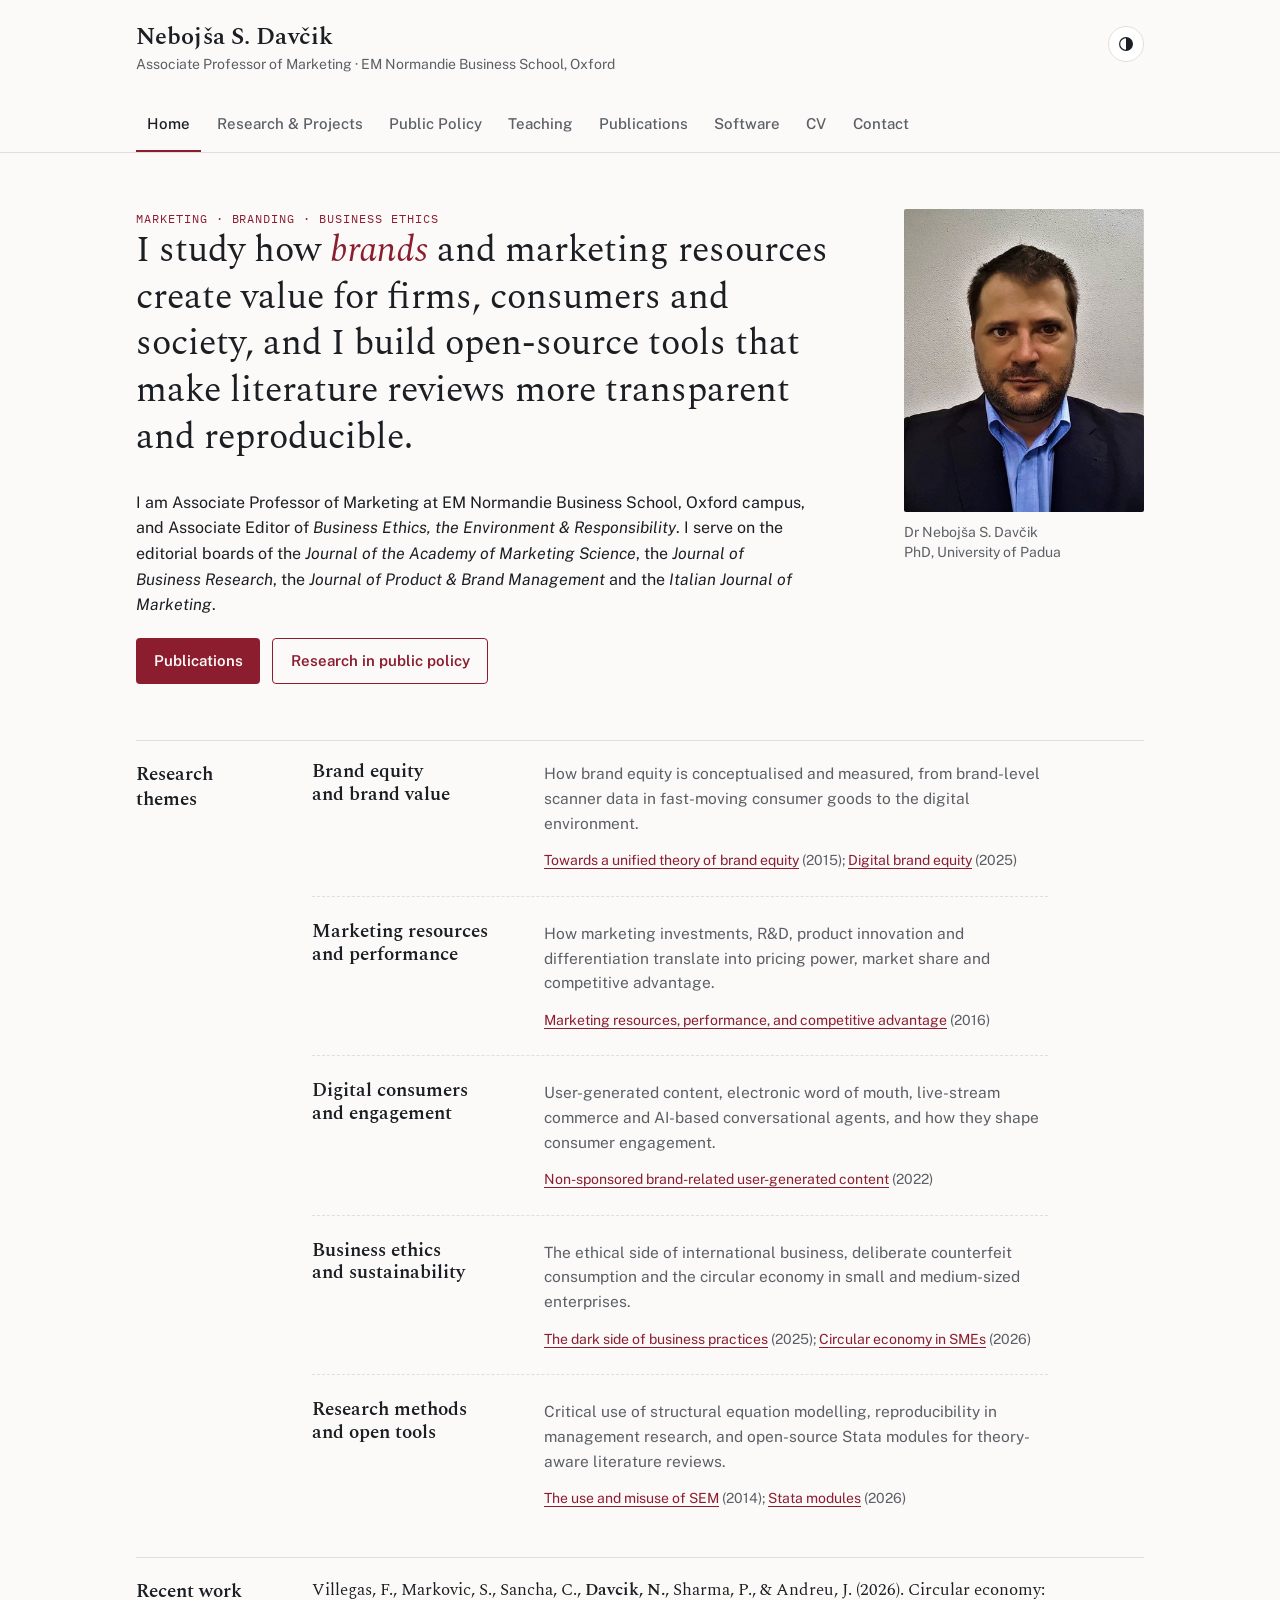
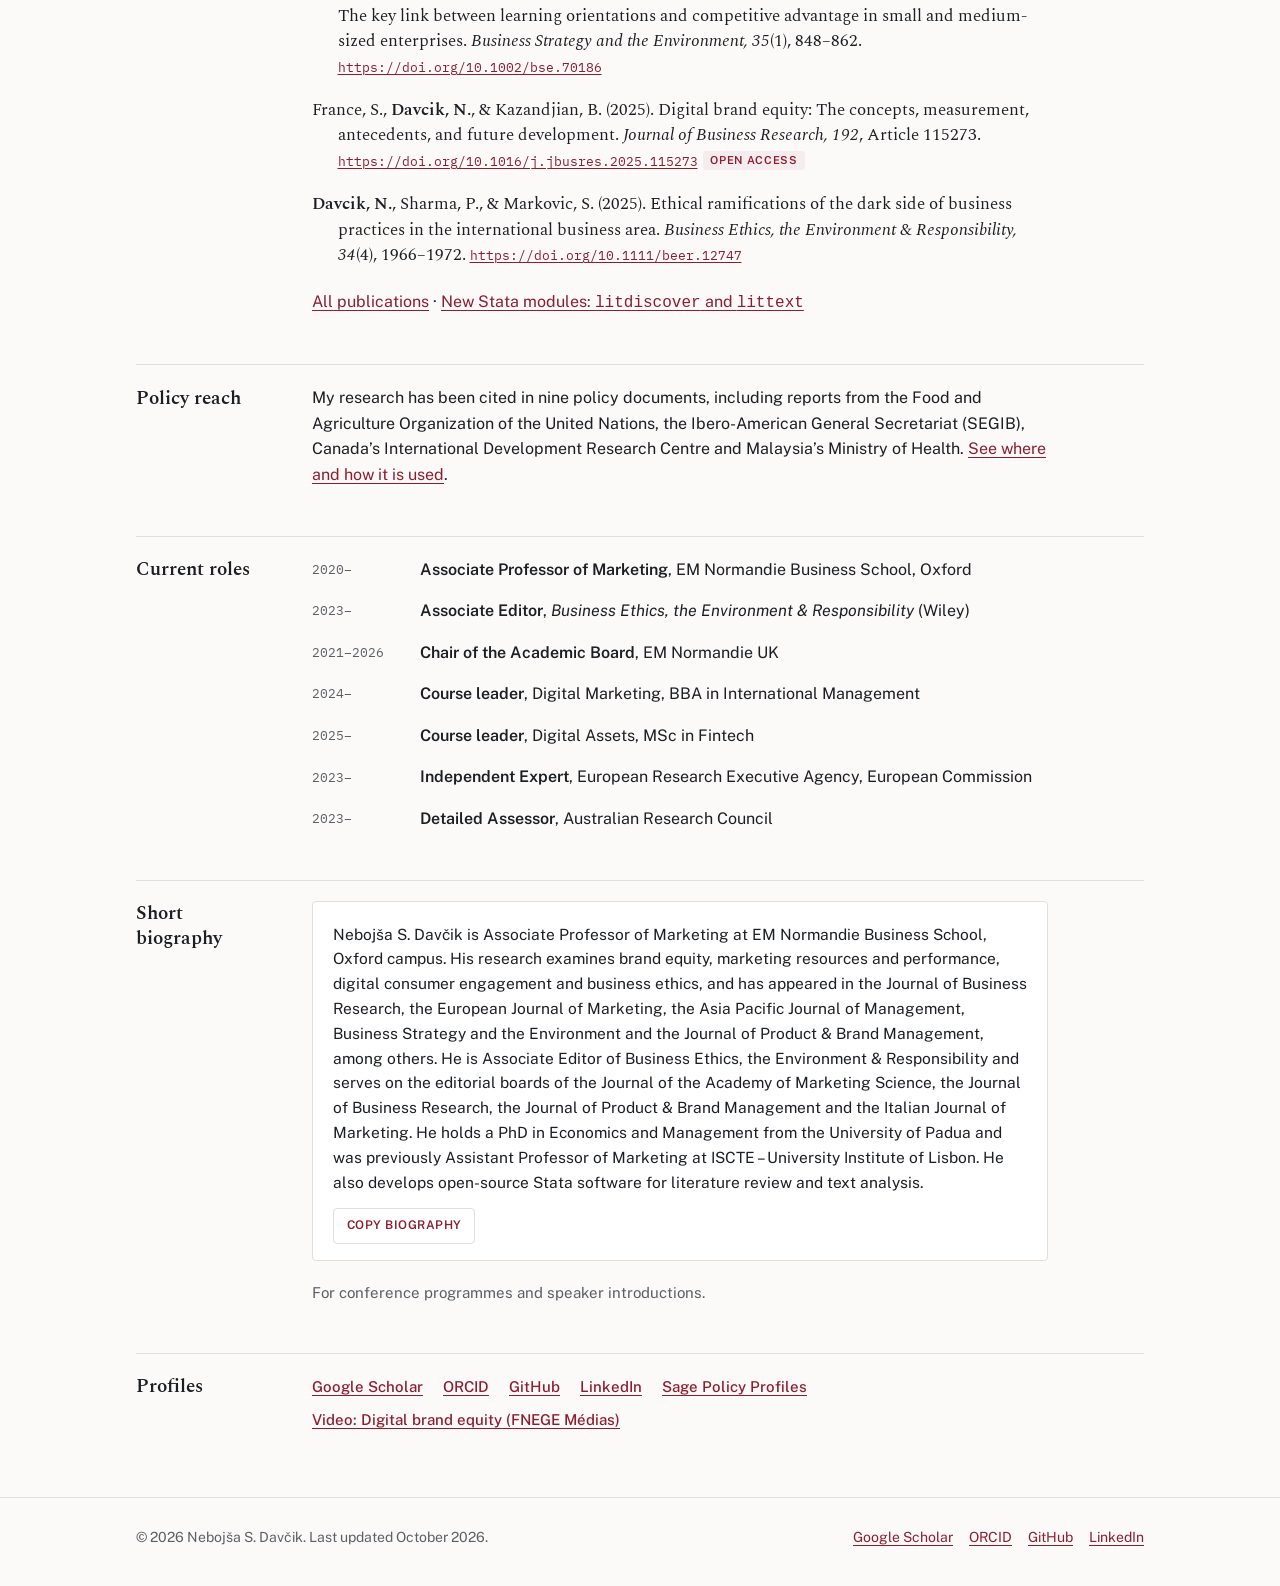
==== index.html @ f1a1d500 "Add files via upload" ====
<!doctype html>
<html lang="en-GB">
<head>
  <meta charset="utf-8">
  <meta name="viewport" content="width=device-width, initial-scale=1, viewport-fit=cover">
  <title>Nebojša S. Davčik</title>
  <meta name="description" content="Nebojša S. Davčik is Associate Professor of Marketing at EM Normandie Business School, Oxford, researching brand equity, digital marketing and business ethics.">
  <meta name="author" content="Nebojša S. Davčik">
  <link rel="canonical" href="https://davcik.github.io/">
  <meta property="og:type" content="profile">
  <meta property="og:title" content="Nebojša S. Davčik">
  <meta property="og:description" content="Nebojša S. Davčik is Associate Professor of Marketing at EM Normandie Business School, Oxford, researching brand equity, digital marketing and business ethics.">
  <meta property="og:url" content="https://davcik.github.io/">
  <meta property="og:image" content="https://davcik.github.io/assets/img/davcik-og.jpg">
  <meta name="twitter:card" content="summary">
  <meta name="color-scheme" content="light dark">
  <link rel="preload" href="assets/fonts/spectral-latin-600-normal.woff2" as="font" type="font/woff2" crossorigin>
  <link rel="stylesheet" href="assets/style.css">
  <link rel="icon" href="assets/favicon.svg" type="image/svg+xml">
  <script>try{var t=localStorage.getItem("theme");if(t==="light"||t==="dark")document.documentElement.setAttribute("data-theme",t)}catch(e){}</script>
  <script type="application/ld+json">
{
  "@context": "https://schema.org",
  "@type": "Person",
  "name": "Nebojša S. Davčik",
  "alternateName": [
    "Nebojsa Davcik",
    "Nebojsa S. Davcik"
  ],
  "honorificPrefix": "Dr",
  "jobTitle": "Associate Professor of Marketing",
  "worksFor": {
    "@type": "CollegeOrUniversity",
    "name": "EM Normandie Business School",
    "address": {
      "@type": "PostalAddress",
      "addressLocality": "Oxford",
      "addressCountry": "GB"
    }
  },
  "alumniOf": {
    "@type": "CollegeOrUniversity",
    "name": "Università degli Studi di Padova"
  },
  "url": "https://davcik.github.io/",
  "image": "https://davcik.github.io/assets/img/davcik-og.jpg",
  "identifier": {
    "@type": "PropertyValue",
    "propertyID": "ORCID",
    "value": "0000-0003-1041-8788"
  },
  "sameAs": [
    "https://orcid.org/0000-0003-1041-8788",
    "https://scholar.google.com/citations?user=_TyiCq4AAAAJ",
    "https://github.com/Davcik",
    "https://www.linkedin.com/in/davcik/"
  ],
  "knowsAbout": [
    "Brand equity",
    "Branding",
    "Digital marketing",
    "Business ethics",
    "Marketing strategy",
    "Structural equation modelling"
  ]
}
  </script>
</head>
<body>
  <a class="skip" href="#main">Skip to content</a>
  <header class="masthead">
    <div class="wrap">
      <div class="topline">
        <a class="brand" href="index.html">
          <span class="brand-name">Nebojša S. Davčik</span>
          <span class="brand-role">Associate Professor of Marketing · EM Normandie Business School, Oxford</span>
        </a>
        <button type="button" class="theme-toggle" id="theme-toggle" aria-label="Switch between light and dark appearance" title="Light or dark appearance"><svg viewBox="0 0 24 24" width="18" height="18" aria-hidden="true"><circle cx="12" cy="12" r="8.5" fill="none" stroke="currentColor" stroke-width="1.6"/><path d="M12 3.5a8.5 8.5 0 0 1 0 17z" fill="currentColor"/></svg></button>
      </div>
      <nav class="nav" aria-label="Main">
        <ul>
        <li><a href="index.html" aria-current="page">Home</a></li>
        <li><a href="research.html">Research &amp; Projects</a></li>
        <li><a href="policy.html">Public Policy</a></li>
        <li><a href="teaching.html">Teaching</a></li>
        <li><a href="publications.html">Publications</a></li>
        <li><a href="software.html">Software</a></li>
        <li><a href="cv.html">CV</a></li>
        <li><a href="contact.html">Contact</a></li>
        </ul>
      </nav>
    </div>
  </header>
  <main id="main">
    <div class="wrap">
      <section class="intro" aria-labelledby="intro-title">
        <div>
          <p class="eyebrow">Marketing · Branding · Business ethics</p>
          <h1 id="intro-title" class="statement">I study how <em>brands</em> and marketing resources create value for firms, consumers and society, and I build open-source tools that make literature reviews more transparent and reproducible.</h1>
          <div class="meta">
            <p>I am Associate Professor of Marketing at EM Normandie Business School, Oxford campus, and Associate Editor of <cite>Business Ethics, the Environment &amp; Responsibility</cite>. I serve on the editorial boards of the <cite>Journal of the Academy of Marketing Science</cite>, the <cite>Journal of Business Research</cite>, the <cite>Journal of Product &amp; Brand Management</cite> and the <cite>Italian Journal of Marketing</cite>.</p>
            <div class="actions">
              <a class="button" href="publications.html">Publications</a>
              <a class="button ghost" href="policy.html">Research in public policy</a>
            </div>
          </div>
        </div>
        <div class="portrait-wrap">
          <img class="portrait" src="assets/img/davcik.jpg" width="400" height="506" alt="Portrait of Nebojša Davčik">
          <p class="portrait-caption">Dr Nebojša S. Davčik<br>PhD, University of Padua</p>
        </div>
      </section>
      <div class="ledger">
        <section class="ledger-section">
          <h2>Research themes</h2>
          <div class="content">
            <ul class="themes">
              <li class="theme"><h3>Brand equity and brand value</h3><p>How brand equity is conceptualised and measured, from brand-level scanner data in fast-moving consumer goods to the digital environment.</p><p class="keyref"><a href="https://doi.org/10.1108/JPBM-06-2014-0639">Towards a unified theory of brand equity</a> (2015); <a href="https://doi.org/10.1016/j.jbusres.2025.115273">Digital brand equity</a> (2025)</p></li>
              <li class="theme"><h3>Marketing resources and performance</h3><p>How marketing investments, R&amp;D, product innovation and differentiation translate into pricing power, market share and competitive advantage.</p><p class="keyref"><a href="https://doi.org/10.1016/j.jbusres.2016.04.169">Marketing resources, performance, and competitive advantage</a> (2016)</p></li>
              <li class="theme"><h3>Digital consumers and engagement</h3><p>User-generated content, electronic word of mouth, live-stream commerce and AI-based conversational agents, and how they shape consumer engagement.</p><p class="keyref"><a href="https://doi.org/10.1108/JPBM-06-2020-2971">Non-sponsored brand-related user-generated content</a> (2022)</p></li>
              <li class="theme"><h3>Business ethics and sustainability</h3><p>The ethical side of international business, deliberate counterfeit consumption and the circular economy in small and medium-sized enterprises.</p><p class="keyref"><a href="https://doi.org/10.1111/beer.12747">The dark side of business practices</a> (2025); <a href="https://doi.org/10.1002/bse.70186">Circular economy in SMEs</a> (2026)</p></li>
              <li class="theme"><h3>Research methods and open tools</h3><p>Critical use of structural equation modelling, reproducibility in management research, and open-source Stata modules for theory-aware literature reviews.</p><p class="keyref"><a href="https://doi.org/10.1108/JAMR-07-2013-0043">The use and misuse of SEM</a> (2014); <a href="software.html">Stata modules</a> (2026)</p></li>
            </ul>
          </div>
        </section>
        <section class="ledger-section">
          <h2>Recent work</h2>
          <div class="content">
            <ul class="refs">
                  <li class="ref" data-type="article">Villegas, F., Markovic, S., Sancha, C., <span class="me">Davcik, N.</span>, Sharma, P., &amp; Andreu, J. (2026). Circular economy: The key link between learning orientations and competitive advantage in small and medium-sized enterprises. <cite>Business Strategy and the Environment, 35</cite>(1), 848–862. <a href="https://doi.org/10.1002/bse.70186">https://doi.org/10.1002/bse.70186</a></li>
                  <li class="ref" data-type="article">France, S., <span class="me">Davcik, N.</span>, &amp; Kazandjian, B. (2025). Digital brand equity: The concepts, measurement, antecedents, and future development. <cite>Journal of Business Research, 192</cite>, Article 115273. <a href="https://doi.org/10.1016/j.jbusres.2025.115273">https://doi.org/10.1016/j.jbusres.2025.115273</a><span class="tag">Open access</span></li>
                  <li class="ref" data-type="article"><span class="me">Davcik, N.</span>, Sharma, P., &amp; Markovic, S. (2025). Ethical ramifications of the dark side of business practices in the international business area. <cite>Business Ethics, the Environment &amp; Responsibility, 34</cite>(4), 1966–1972. <a href="https://doi.org/10.1111/beer.12747">https://doi.org/10.1111/beer.12747</a></li>
            </ul>
            <p><a href="publications.html">All publications</a> · <a href="software.html">New Stata modules: <code>litdiscover</code> and <code>littext</code></a></p>
          </div>
        </section>
        <section class="ledger-section">
          <h2>Policy reach</h2>
          <div class="content">
            <p>My research has been cited in nine policy documents, including reports from the Food and Agriculture Organization of the United Nations, the Ibero-American General Secretariat (SEGIB), Canada’s International Development Research Centre and Malaysia’s Ministry of Health. <a href="policy.html">See where and how it is used</a>.</p>
          </div>
        </section>
        <section class="ledger-section">
          <h2>Current roles</h2>
          <div class="content">
            <ul class="entries">
              <li class="entry"><span class="when">2020–</span><div class="what"><strong>Associate Professor of Marketing</strong>, EM Normandie Business School, Oxford</div></li>
              <li class="entry"><span class="when">2023–</span><div class="what"><strong>Associate Editor</strong>, <cite>Business Ethics, the Environment &amp; Responsibility</cite> (Wiley)</div></li>
              <li class="entry"><span class="when">2021–2026</span><div class="what"><strong>Chair of the Academic Board</strong>, EM Normandie UK</div></li>
              <li class="entry"><span class="when">2024–</span><div class="what"><strong>Course leader</strong>, Digital Marketing, BBA in International Management</div></li>
              <li class="entry"><span class="when">2025–</span><div class="what"><strong>Course leader</strong>, Digital Assets, MSc in Fintech</div></li>
              <li class="entry"><span class="when">2023–</span><div class="what"><strong>Independent Expert</strong>, European Research Executive Agency, European Commission</div></li>
              <li class="entry"><span class="when">2023–</span><div class="what"><strong>Detailed Assessor</strong>, Australian Research Council</div></li>
            </ul>
          </div>
        </section>
        <section class="ledger-section">
          <h2>Short biography</h2>
          <div class="content">
            <div class="bio-box" id="bio">
              <p id="bio-text">Nebojša S. Davčik is Associate Professor of Marketing at EM Normandie Business School, Oxford campus. His research examines brand equity, marketing resources and performance, digital consumer engagement and business ethics, and has appeared in the Journal of Business Research, the European Journal of Marketing, the Asia Pacific Journal of Management, Business Strategy and the Environment and the Journal of Product &amp; Brand Management, among others. He is Associate Editor of Business Ethics, the Environment &amp; Responsibility and serves on the editorial boards of the Journal of the Academy of Marketing Science, the Journal of Business Research, the Journal of Product &amp; Brand Management and the Italian Journal of Marketing. He holds a PhD in Economics and Management from the University of Padua and was previously Assistant Professor of Marketing at ISCTE – University Institute of Lisbon. He also develops open-source Stata software for literature review and text analysis.</p>
              <button type="button" class="copy" data-copy="#bio-text">Copy biography</button>
            </div>
            <p class="note">For conference programmes and speaker introductions.</p>
          </div>
        </section>
        <section class="ledger-section">
          <h2>Profiles</h2>
          <div class="content">
            <ul class="profiles">
              <li><a href="https://scholar.google.com/citations?user=_TyiCq4AAAAJ&amp;hl=en">Google Scholar</a></li>
              <li><a href="https://orcid.org/0000-0003-1041-8788">ORCID</a></li>
              <li><a href="https://github.com/Davcik">GitHub</a></li>
              <li><a href="https://www.linkedin.com/in/davcik/">LinkedIn</a></li>
              <li><a href="https://policyprofiles.sagepub.com/profile/11898">Sage Policy Profiles</a></li>
              <li><a href="https://fnege-medias.fr/fnege-video/digital-brand-equity-in-the-digital-age/">Video: Digital brand equity (FNEGE Médias)</a></li>
            </ul>
          </div>
        </section>
      </div>
    </div>
  </main>
  <footer class="site-foot">
    <div class="wrap">
      <p>© 2026 Nebojša S. Davčik. Last updated October 2026.</p>
      <ul>
        <li><a href="https://scholar.google.com/citations?user=_TyiCq4AAAAJ&amp;hl=en">Google Scholar</a></li>
        <li><a href="https://orcid.org/0000-0003-1041-8788">ORCID</a></li>
        <li><a href="https://github.com/Davcik">GitHub</a></li>
        <li><a href="https://www.linkedin.com/in/davcik/">LinkedIn</a></li>
      </ul>
    </div>
  </footer>
  <script src="assets/site.js" defer></script>
</body>
</html>
---- assets/style.css ----
/* Layout concept: a "CV ledger" — a hanging left margin carries years and labels, as in an academic CV; the main column carries the entries. */
:root {
  --paper: #fbfaf9;
  --surface: #ffffff;
  --ink: #1b1e23;
  --muted: #5b5f66;
  --rule: #e2dedc;
  --accent: #8c1d2f;      /* burgundy, taken from the printed CV */
  --accent-tint: #f5ecee;
  --focus: #1d5fd1;

  --display: "Spectral", "Iowan Old Style", "Palatino Linotype", Georgia, serif;
  --body: "Public Sans", "Segoe UI", system-ui, -apple-system, Roboto, Helvetica, Arial, sans-serif;
  --mono: "IBM Plex Mono", ui-monospace, "SFMono-Regular", Consolas, monospace;

  --step--1: 0.875rem;
  --step-0: 1rem;
  --step-1: 1.1875rem;
  --step-2: 1.5rem;
  --step-3: 2.125rem;
  --step-4: clamp(2.25rem, 1.6rem + 2.6vw, 3.5rem);

  --measure: 42rem;
  --wrap: 68rem;
  --ledger: 8.5rem;
  color-scheme: light;
}
@media (prefers-color-scheme: dark) {
  :root:not([data-theme="light"]) {
    --paper: #131416; --surface: #1a1b1e; --ink: #e8e6e4; --muted: #a2a3a8;
    --rule: #2d2f33; --accent: #e3909c; --accent-tint: #2a1c20; --focus: #8ab4ff;
    color-scheme: dark;
  }
}
:root[data-theme="dark"] {
  --paper: #131416; --surface: #1a1b1e; --ink: #e8e6e4; --muted: #a2a3a8;
  --rule: #2d2f33; --accent: #e3909c; --accent-tint: #2a1c20; --focus: #8ab4ff;
  color-scheme: dark;
}

/* Self-hosted fonts (no third-party requests, GDPR-friendly) */
@font-face { font-family: "Spectral"; font-style: normal; font-weight: 400; font-display: swap; src: url("fonts/spectral-latin-400-normal.woff2") format("woff2"); unicode-range: U+0000-00FF,U+0131,U+0152-0153,U+02BB-02BC,U+02C6,U+02DA,U+02DC,U+0304,U+0308,U+0329,U+2000-206F,U+20AC,U+2122,U+2191,U+2193,U+2212,U+2215,U+FEFF,U+FFFD; }
@font-face { font-family: "Spectral"; font-style: normal; font-weight: 400; font-display: swap; src: url("fonts/spectral-latin-ext-400-normal.woff2") format("woff2"); unicode-range: U+0100-02BA,U+02BD-02C5,U+02C7-02CC,U+02CE-02D7,U+02DD-02FF,U+1E00-1E9F,U+2020,U+20A0-20AB,U+20AD-20C0,U+2113,U+2C60-2C7F,U+A720-A7FF; }
@font-face { font-family: "Spectral"; font-style: italic; font-weight: 400; font-display: swap; src: url("fonts/spectral-latin-400-italic.woff2") format("woff2"); unicode-range: U+0000-00FF,U+0131,U+0152-0153,U+02BB-02BC,U+02C6,U+02DA,U+02DC,U+0304,U+0308,U+0329,U+2000-206F,U+20AC,U+2122,U+2191,U+2193,U+2212,U+2215,U+FEFF,U+FFFD; }
@font-face { font-family: "Spectral"; font-style: italic; font-weight: 400; font-display: swap; src: url("fonts/spectral-latin-ext-400-italic.woff2") format("woff2"); unicode-range: U+0100-02BA,U+02BD-02C5,U+02C7-02CC,U+02CE-02D7,U+02DD-02FF,U+1E00-1E9F,U+2020,U+20A0-20AB,U+20AD-20C0,U+2113,U+2C60-2C7F,U+A720-A7FF; }
@font-face { font-family: "Spectral"; font-style: normal; font-weight: 600; font-display: swap; src: url("fonts/spectral-latin-600-normal.woff2") format("woff2"); unicode-range: U+0000-00FF,U+0131,U+0152-0153,U+02BB-02BC,U+02C6,U+02DA,U+02DC,U+0304,U+0308,U+0329,U+2000-206F,U+20AC,U+2122,U+2191,U+2193,U+2212,U+2215,U+FEFF,U+FFFD; }
@font-face { font-family: "Spectral"; font-style: normal; font-weight: 600; font-display: swap; src: url("fonts/spectral-latin-ext-600-normal.woff2") format("woff2"); unicode-range: U+0100-02BA,U+02BD-02C5,U+02C7-02CC,U+02CE-02D7,U+02DD-02FF,U+1E00-1E9F,U+2020,U+20A0-20AB,U+20AD-20C0,U+2113,U+2C60-2C7F,U+A720-A7FF; }
@font-face { font-family: "Public Sans"; font-style: normal; font-weight: 100 900; font-display: swap; src: url("fonts/public-sans-latin-wght-normal.woff2") format("woff2-variations"); unicode-range: U+0000-00FF,U+0131,U+0152-0153,U+02BB-02BC,U+02C6,U+02DA,U+02DC,U+0304,U+0308,U+0329,U+2000-206F,U+20AC,U+2122,U+2191,U+2193,U+2212,U+2215,U+FEFF,U+FFFD; }
@font-face { font-family: "Public Sans"; font-style: normal; font-weight: 100 900; font-display: swap; src: url("fonts/public-sans-latin-ext-wght-normal.woff2") format("woff2-variations"); unicode-range: U+0100-02BA,U+02BD-02C5,U+02C7-02CC,U+02CE-02D7,U+02DD-02FF,U+1E00-1E9F,U+2020,U+20A0-20AB,U+20AD-20C0,U+2113,U+2C60-2C7F,U+A720-A7FF; }
@font-face { font-family: "Public Sans"; font-style: italic; font-weight: 100 900; font-display: swap; src: url("fonts/public-sans-latin-wght-italic.woff2") format("woff2-variations"); unicode-range: U+0000-00FF,U+0131,U+0152-0153,U+02BB-02BC,U+02C6,U+02DA,U+02DC,U+0304,U+0308,U+0329,U+2000-206F,U+20AC,U+2122,U+2191,U+2193,U+2212,U+2215,U+FEFF,U+FFFD; }
@font-face { font-family: "IBM Plex Mono"; font-style: normal; font-weight: 400; font-display: swap; src: url("fonts/ibm-plex-mono-latin-400-normal.woff2") format("woff2"); unicode-range: U+0000-00FF,U+0131,U+0152-0153,U+02BB-02BC,U+02C6,U+02DA,U+02DC,U+0304,U+0308,U+0329,U+2000-206F,U+20AC,U+2122,U+2191,U+2193,U+2212,U+2215,U+FEFF,U+FFFD; }

*, *::before, *::after { box-sizing: border-box; }
html { -webkit-text-size-adjust: 100%; }
body {
  margin: 0;
  background: var(--paper);
  color: var(--ink);
  font-family: var(--body);
  font-size: var(--step-0);
  line-height: 1.6;
  text-rendering: optimizeLegibility;
}
img { max-width: 100%; height: auto; display: block; }
a { color: var(--accent); text-decoration-thickness: 1px; text-underline-offset: 0.18em; }
a:hover { text-decoration-thickness: 2px; }
:focus-visible { outline: 2px solid var(--focus); outline-offset: 3px; border-radius: 2px; }
h1, h2, h3 { font-family: var(--display); font-weight: 600; line-height: 1.2; text-wrap: balance; margin: 0; }
p { margin: 0; }
ul { margin: 0; padding: 0; }
em, cite { font-style: italic; }
cite { font-style: italic; }

.skip { position: absolute; left: -999px; top: 0; background: var(--surface); padding: 0.5rem 1rem; z-index: 10; }
.skip:focus { left: 1rem; }

.wrap { max-width: var(--wrap); margin-inline: auto; padding-inline: clamp(1rem, 4vw, 2.5rem); }

/* Masthead */
.masthead { border-bottom: 1px solid var(--rule); background: var(--paper); }
.masthead .wrap { display: flex; flex-wrap: wrap; align-items: flex-end; justify-content: space-between; gap: 0.75rem 2rem; padding-block: 1.5rem 0; }
.brand { text-decoration: none; color: var(--ink); display: grid; gap: 0.15rem; padding-bottom: 1rem; }
.brand-name { font-family: var(--display); font-size: var(--step-2); font-weight: 600; letter-spacing: 0.005em; line-height: 1.1; }
.brand-role { font-size: var(--step--1); color: var(--muted); }
.nav { min-width: 0; max-width: 100%; overflow-x: auto; scrollbar-width: none; }
.nav::-webkit-scrollbar { display: none; }
.nav ul { list-style: none; display: flex; gap: 0.25rem; white-space: nowrap; }
.nav a {
  display: block; padding: 0.55rem 0.7rem 0.85rem; text-decoration: none; color: var(--muted);
  font-size: 0.9375rem; font-weight: 500; border-bottom: 2px solid transparent;
}
.nav a:hover { color: var(--ink); }
.nav a[aria-current="page"] { color: var(--ink); border-bottom-color: var(--accent); }

main { padding-block: clamp(2rem, 5vw, 3.5rem) 4rem; }

/* Page heading */
.page-head { display: grid; gap: 0.75rem; margin-bottom: 2.75rem; max-width: var(--measure); }
.eyebrow { font-family: var(--mono); font-size: 0.75rem; letter-spacing: 0.08em; text-transform: uppercase; color: var(--accent); }
.page-head h1 { font-size: var(--step-4); }
.lede { font-size: var(--step-1); color: var(--muted); line-height: 1.55; }

/* Ledger: hanging label column + entries */
.ledger { display: grid; gap: 3rem; }
.ledger-section { display: grid; grid-template-columns: var(--ledger) minmax(0, 1fr); gap: 0 2.5rem; border-top: 1px solid var(--rule); padding-top: 1.25rem; }
.ledger-section > h2 { font-size: var(--step-1); line-height: 1.3; color: var(--ink); padding-top: 0.1rem; }
.ledger-section > .content { min-width: 0; display: grid; gap: 1.25rem; max-width: 46rem; }
.prose { display: grid; gap: 1rem; }
.prose p { max-width: var(--measure); }

.entries { list-style: none; display: grid; gap: 1rem; }
.entry { display: grid; grid-template-columns: 5.5rem minmax(0, 1fr); gap: 0 1.25rem; }
.entry .when { font-family: var(--mono); font-size: 0.8125rem; color: var(--muted); padding-top: 0.2rem; font-variant-numeric: tabular-nums; }
.entry .what { min-width: 0; }
.entry .what strong { font-weight: 600; }
.entry .note { color: var(--muted); font-size: 0.9375rem; }

.plain-list { list-style: none; display: grid; gap: 0.5rem; }
.plain-list li { padding-left: 1rem; position: relative; }
.plain-list li::before { content: ""; position: absolute; left: 0; top: 0.72em; width: 0.4rem; height: 1px; background: var(--accent); }

/* References (APA) */
.refs { list-style: none; display: grid; gap: 1.1rem; }
.ref { font-family: var(--display); font-size: 1.0625rem; line-height: 1.5; padding-left: 1.5em; text-indent: -1.5em; }
.ref .me { font-weight: 600; }
.ref a { font-family: var(--mono); font-size: 0.8125rem; overflow-wrap: anywhere; text-indent: 0; }
.tag { display: inline-block; font-family: var(--body); font-size: 0.6875rem; font-weight: 600; letter-spacing: 0.06em; text-transform: uppercase; text-indent: 0; color: var(--accent); background: var(--accent-tint); padding: 0.1rem 0.45rem; border-radius: 3px; vertical-align: 0.15em; margin-left: 0.35rem; }
.year-group { display: grid; grid-template-columns: 5.5rem minmax(0, 1fr); gap: 0 1.25rem; }
.year-group > .y { font-family: var(--mono); font-size: 0.875rem; color: var(--muted); padding-top: 0.3rem; font-variant-numeric: tabular-nums; }
.year-group + .year-group { border-top: 1px dashed var(--rule); padding-top: 1.1rem; }
.pub-stack { display: grid; gap: 1.1rem; }

/* Publication tools */
.tools { display: flex; flex-wrap: wrap; gap: 0.75rem 1rem; align-items: center; margin-bottom: 2.25rem; }
.tools label { font-size: var(--step--1); color: var(--muted); }
.search { flex: 1 1 16rem; min-width: 0; font: inherit; font-size: 0.9375rem; padding: 0.6rem 0.8rem; border: 1px solid var(--rule); border-radius: 4px; background: var(--surface); color: var(--ink); }
.chips { display: flex; flex-wrap: wrap; gap: 0.4rem; }
.chip { font: inherit; font-size: 0.8125rem; padding: 0.35rem 0.75rem; border: 1px solid var(--rule); border-radius: 999px; background: transparent; color: var(--muted); cursor: pointer; }
.chip[aria-pressed="true"] { background: var(--ink); color: var(--paper); border-color: var(--ink); }
.count { font-family: var(--mono); font-size: 0.8125rem; color: var(--muted); }

/* Home */
.intro { display: grid; grid-template-columns: minmax(0, 1fr) 15rem; gap: 2.5rem 3.5rem; align-items: start; margin-bottom: 3.5rem; }
.intro .statement { font-family: var(--display); font-size: clamp(1.5rem, 1.15rem + 1.4vw, 2.25rem); line-height: 1.3; font-weight: 400; text-wrap: pretty; }
.intro .statement em { color: var(--accent); font-style: italic; }
.intro .meta { display: grid; gap: 1.25rem; margin-top: 1.75rem; max-width: var(--measure); }
.portrait { border-radius: 2px; filter: saturate(0.92); width: 100%; max-width: 15rem; }
.portrait-caption { font-size: var(--step--1); color: var(--muted); margin-top: 0.6rem; line-height: 1.45; }

.themes { list-style: none; display: grid; gap: 1.5rem; }
.theme { display: grid; grid-template-columns: 13rem minmax(0, 1fr); gap: 0.35rem 1.5rem; }
.theme + .theme { border-top: 1px dashed var(--rule); padding-top: 1.5rem; }
.theme h3 { font-size: var(--step-1); grid-row: span 2; }
.theme p { color: var(--muted); font-size: 0.9688rem; }
.theme .keyref { margin-top: 0.5rem; font-size: 0.875rem; }

.profiles { list-style: none; display: flex; flex-wrap: wrap; gap: 0.5rem 1.25rem; }
.profiles a { font-size: 0.9375rem; font-weight: 500; }

/* Software */
.tool-list { list-style: none; display: grid; gap: 1.75rem; }
.tool { display: grid; gap: 0.5rem; }
.tool-head { display: flex; flex-wrap: wrap; align-items: baseline; gap: 0.25rem 0.75rem; }
.tool-head h3 { font-family: var(--mono); font-weight: 400; font-size: 1.0625rem; letter-spacing: -0.01em; }
.tool-platform { font-size: var(--step--1); color: var(--muted); }
.tool p { max-width: var(--measure); }
.tool-links { display: flex; flex-wrap: wrap; gap: 0.25rem 1rem; font-size: 0.9375rem; }
.cmd { display: flex; align-items: stretch; max-width: 26rem; border: 1px solid var(--rule); border-radius: 4px; background: var(--surface); overflow: hidden; }
.cmd code { flex: 1; min-width: 0; font-family: var(--mono); font-size: 0.875rem; padding: 0.5rem 0.75rem; overflow-x: auto; white-space: nowrap; }
.cmd code::before { content: ". "; color: var(--muted); }
.copy { font: inherit; font-size: 0.75rem; font-weight: 600; letter-spacing: 0.04em; text-transform: uppercase; padding: 0 0.85rem; border: 0; border-left: 1px solid var(--rule); background: transparent; color: var(--accent); cursor: pointer; }
.copy:hover { background: var(--accent-tint); }
.status { font-size: 0.6875rem; font-weight: 600; letter-spacing: 0.06em; text-transform: uppercase; color: var(--muted); border: 1px solid var(--rule); border-radius: 3px; padding: 0.05rem 0.4rem; }

/* Bio block */
.bio-box { border: 1px solid var(--rule); background: var(--surface); border-radius: 4px; padding: 1.25rem 1.25rem 1rem; display: grid; gap: 0.85rem; }
.bio-box p { font-size: 0.9688rem; }
.bio-box .copy { justify-self: start; border: 1px solid var(--rule); border-radius: 4px; padding: 0.45rem 0.8rem; }

details { border-top: 1px dashed var(--rule); padding-top: 0.85rem; }
summary { cursor: pointer; font-weight: 600; font-size: 0.9375rem; color: var(--accent); }
details[open] summary { margin-bottom: 1rem; }

.button { display: inline-flex; align-items: center; gap: 0.5rem; padding: 0.65rem 1.1rem; background: var(--accent); color: var(--paper); text-decoration: none; border-radius: 4px; font-weight: 600; font-size: 0.9375rem; }
.button:hover { filter: brightness(1.08); }
.button.ghost { background: transparent; color: var(--accent); border: 1px solid var(--accent); }
.actions { display: flex; flex-wrap: wrap; gap: 0.75rem; }

.kv { display: grid; grid-template-columns: 9rem minmax(0, 1fr); gap: 0.6rem 1.25rem; margin: 0; }
.kv dt { color: var(--muted); font-size: 0.9375rem; }
.kv dd { margin: 0; min-width: 0; overflow-wrap: anywhere; }

/* Footer */
.site-foot { border-top: 1px solid var(--rule); }
.site-foot .wrap { display: flex; flex-wrap: wrap; justify-content: space-between; gap: 0.75rem 2rem; padding-block: 1.75rem 2.5rem; font-size: var(--step--1); color: var(--muted); }
.site-foot ul { list-style: none; display: flex; flex-wrap: wrap; gap: 0.25rem 1rem; }

@media (max-width: 52rem) {
  .intro { grid-template-columns: minmax(0, 1fr); }
  .intro .portrait-wrap { order: -1; display: flex; gap: 1rem; align-items: flex-end; }
  .portrait { max-width: 7.5rem; }
  .portrait-caption { margin-top: 0; }
  .ledger-section { grid-template-columns: minmax(0, 1fr); gap: 1rem; }
}
@media (max-width: 34rem) {
  .theme { grid-template-columns: minmax(0, 1fr); }
  .theme h3 { grid-row: auto; }
  .nav { overflow: visible; }
  .nav ul { flex-wrap: wrap; white-space: normal; gap: 0 0.1rem; margin-left: -0.5rem; }
  .nav a { padding: 0.45rem 0.5rem 0.6rem; }
  .entry, .year-group { grid-template-columns: minmax(0, 1fr); gap: 0.15rem; }
  .kv { grid-template-columns: minmax(0, 1fr); gap: 0.15rem; }
  .kv dd { margin-bottom: 0.6rem; }
  .masthead .wrap { padding-top: 1.1rem; }
}
@media (prefers-reduced-motion: no-preference) {
  .nav a, .chip, .copy { transition: color 0.15s, background-color 0.15s, border-color 0.15s; }
}
@media print {
  .masthead .nav, .tools, .copy, .site-foot { display: none; }
  body { background: #fff; color: #000; }
}

/* Masthead top line with appearance toggle */
.topline { display: flex; align-items: flex-start; justify-content: space-between; gap: 1rem; width: 100%; }
.theme-toggle { flex: none; display: inline-grid; place-items: center; width: 2.25rem; height: 2.25rem; margin-top: 0.1rem; border: 1px solid var(--rule); border-radius: 999px; background: var(--surface); color: var(--ink); cursor: pointer; }
.theme-toggle:hover { border-color: var(--accent); color: var(--accent); }
@media (min-width: 52rem) {
  .masthead { position: sticky; top: env(safe-area-inset-top, 0px); z-index: 5; background: color-mix(in srgb, var(--paper) 88%, transparent); -webkit-backdrop-filter: blur(10px); backdrop-filter: blur(10px); }
}

/* Public policy */
.policy-facts { display: grid; grid-template-columns: repeat(auto-fit, minmax(min(100%, 11rem), 1fr)); gap: 1rem; margin: 0; }
.policy-facts > div { border: 1px solid var(--rule); border-radius: 4px; background: var(--surface); padding: 0.9rem 1rem; display: grid; gap: 0.2rem; align-content: start; }
.policy-facts dt { font-size: var(--step--1); color: var(--muted); }
.policy-facts dd { margin: 0; font-family: var(--display); font-size: var(--step-2); line-height: 1.2; font-variant-numeric: tabular-nums; }
.policy-facts > div:last-child dd { font-size: var(--step-0); font-family: var(--body); font-weight: 500; }
.pdoc-title { font-family: var(--display); font-size: 1.0625rem; line-height: 1.45; }
.pdoc-title a { color: var(--ink); text-decoration-color: var(--rule); }
.pdoc-title a:hover { color: var(--accent); text-decoration-color: currentColor; }
.pdoc-meta { font-size: 0.9375rem; color: var(--muted); margin-top: 0.2rem; }
.pdoc-meta .kind { font-size: 0.6875rem; font-weight: 600; letter-spacing: 0.06em; text-transform: uppercase; }
.pdoc-cites { font-size: 0.9375rem; margin-top: 0.15rem; }
.note { color: var(--muted); font-size: 0.9375rem; }
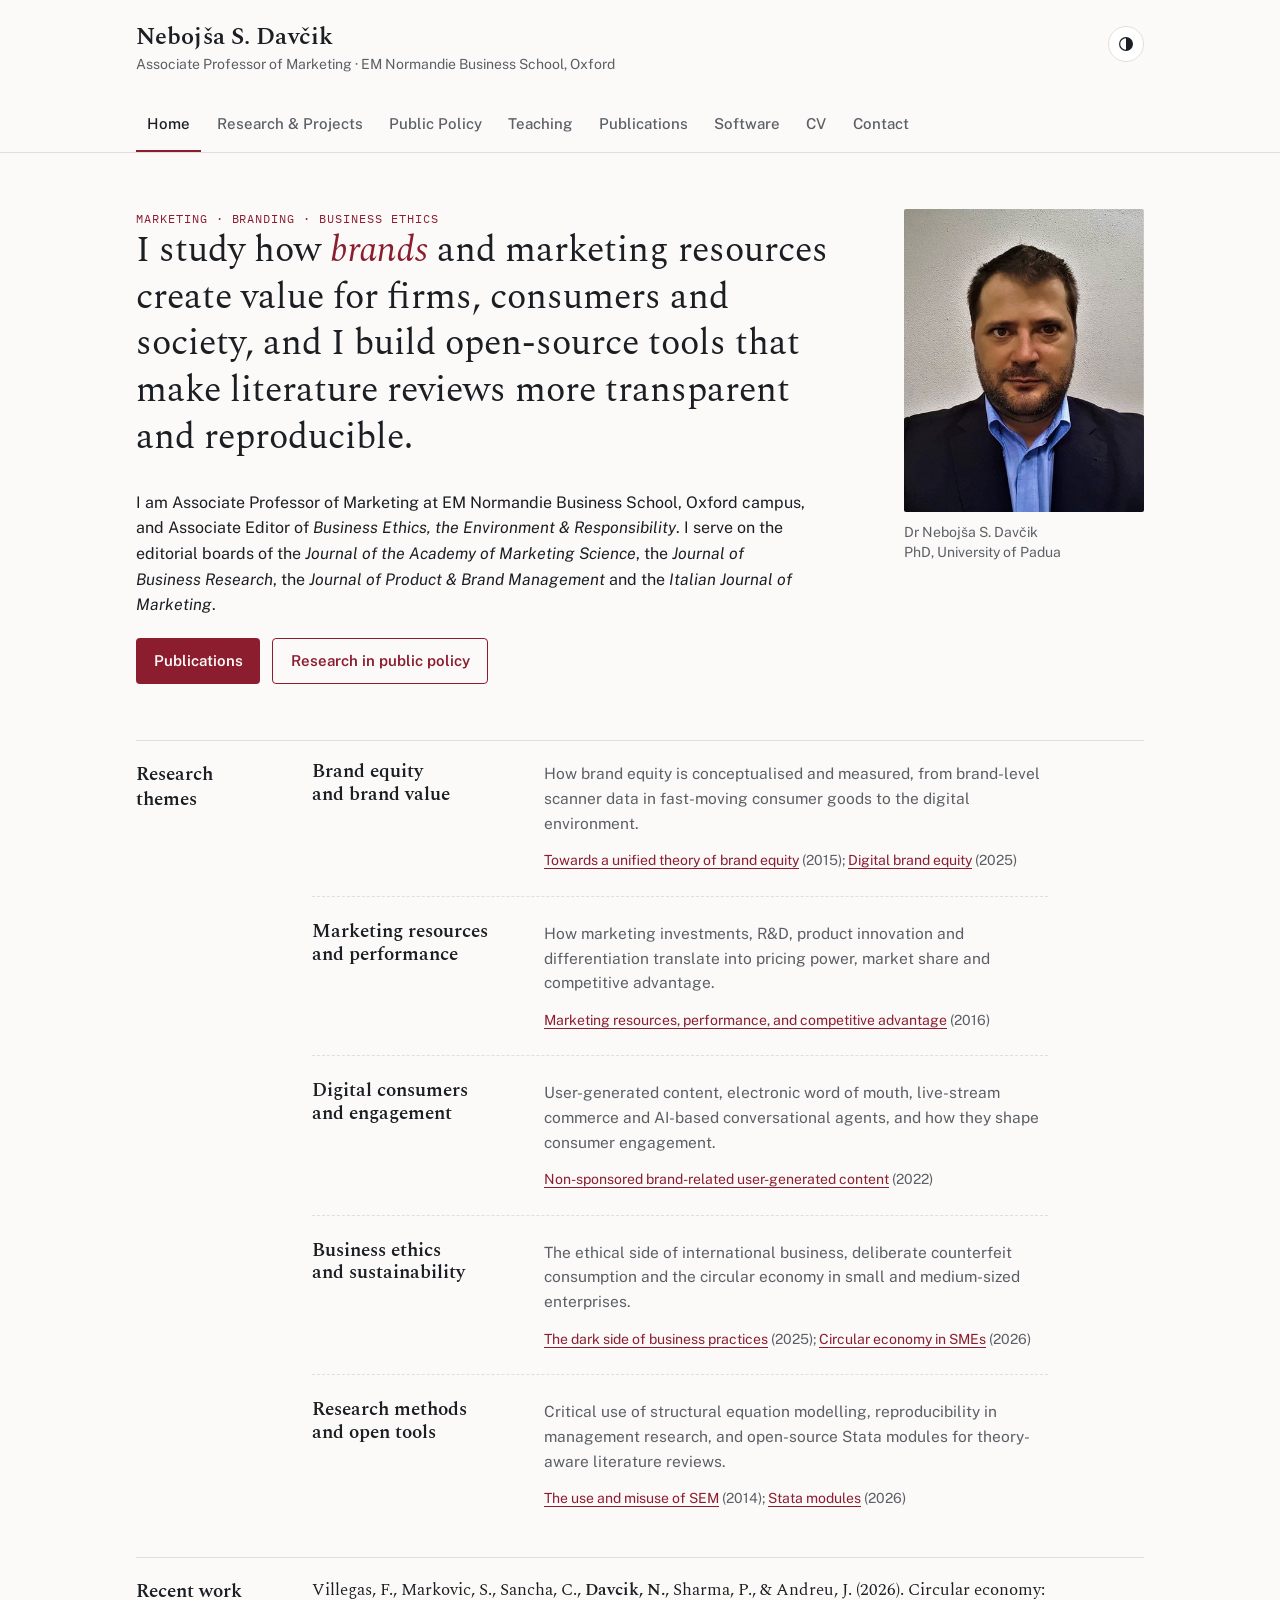
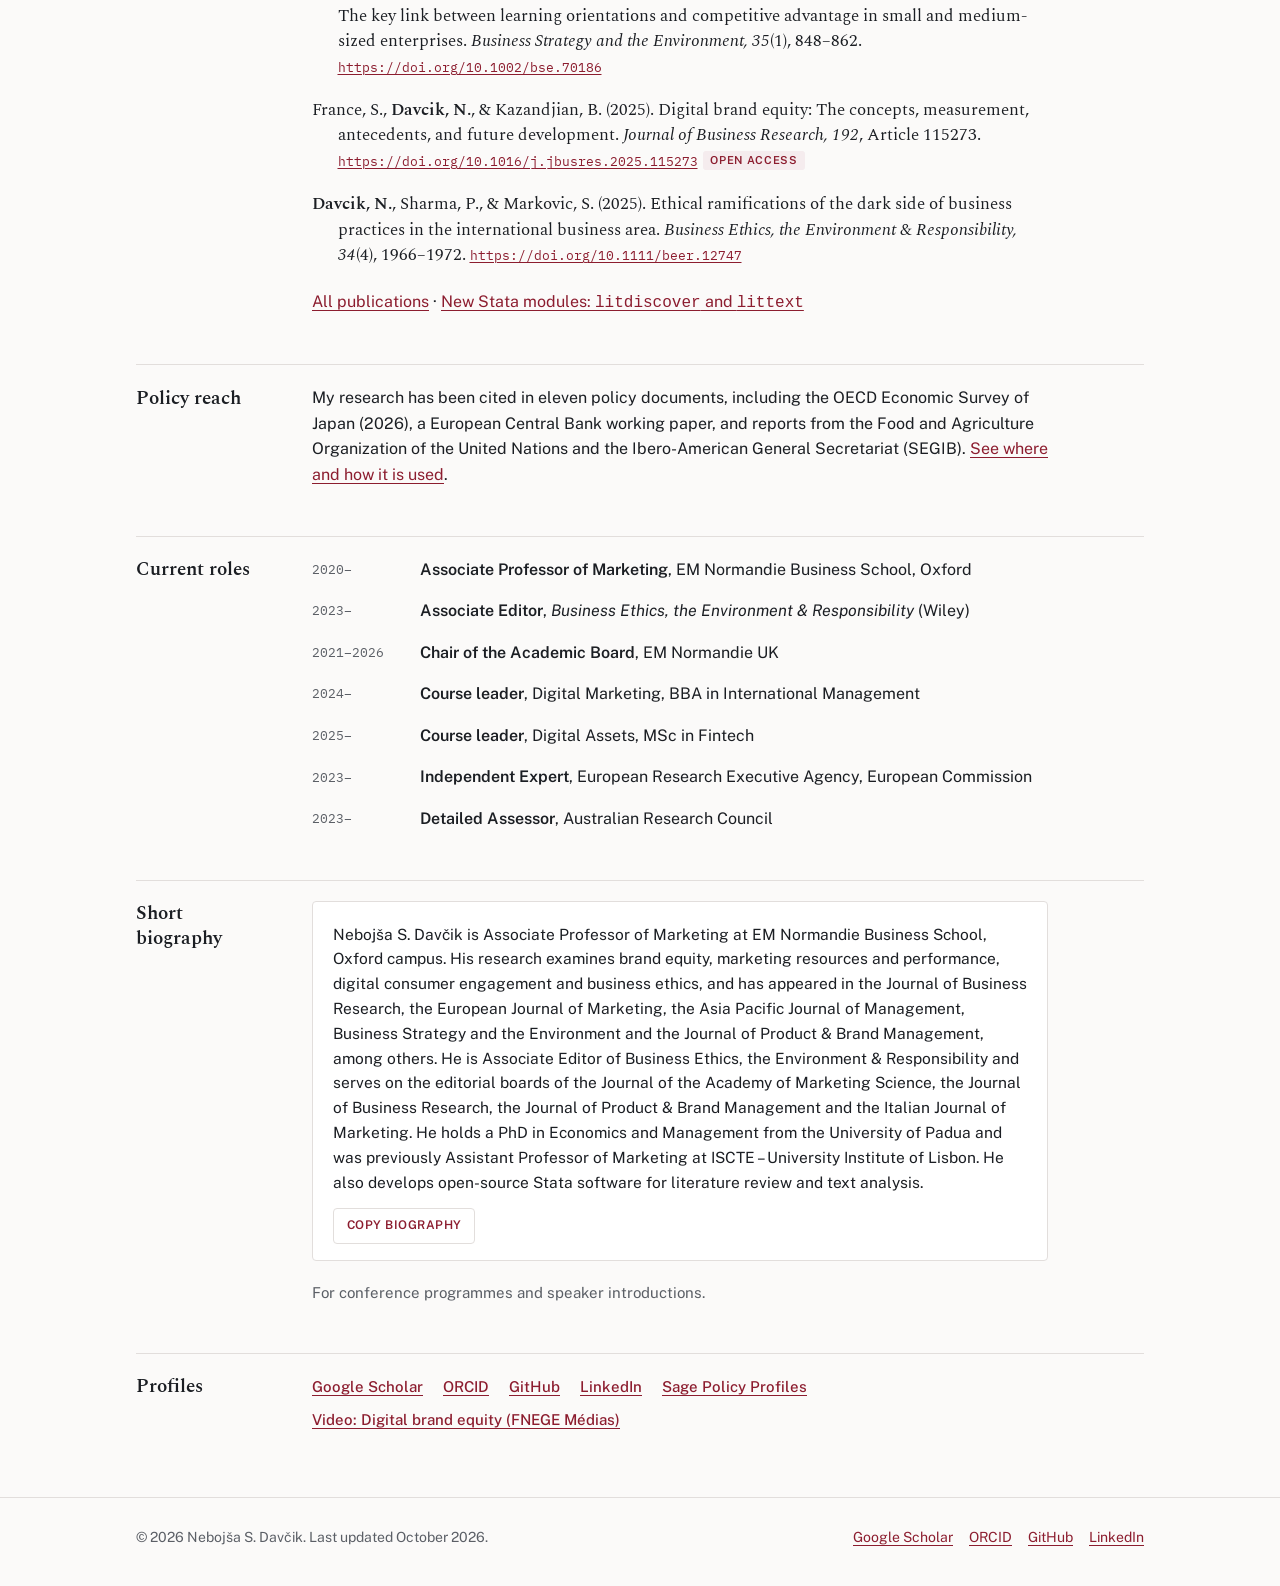
==== commit 119ff843: "Add files via upload" ====
--- a/index.html
+++ b/index.html
@@ -137,7 +137,7 @@
         <section class="ledger-section">
           <h2>Policy reach</h2>
           <div class="content">
-            <p>My research has been cited in nine policy documents, including reports from the Food and Agriculture Organization of the United Nations, the Ibero-American General Secretariat (SEGIB), Canada’s International Development Research Centre and Malaysia’s Ministry of Health. <a href="policy.html">See where and how it is used</a>.</p>
+            <p>My research has been cited in eleven policy documents, including the OECD Economic Survey of Japan (2026), a European Central Bank working paper, and reports from the Food and Agriculture Organization of the United Nations and the Ibero-American General Secretariat (SEGIB). <a href="policy.html">See where and how it is used</a>.</p>
           </div>
         </section>
         <section class="ledger-section">
@@ -172,7 +172,7 @@
               <li><a href="https://orcid.org/0000-0003-1041-8788">ORCID</a></li>
               <li><a href="https://github.com/Davcik">GitHub</a></li>
               <li><a href="https://www.linkedin.com/in/davcik/">LinkedIn</a></li>
-              <li><a href="https://policyprofiles.sagepub.com/profile/11898">Sage Policy Profiles</a></li>
+              <li><a href="https://policyprofiles.sagepub.com/profile/24716">Sage Policy Profiles</a></li>
               <li><a href="https://fnege-medias.fr/fnege-video/digital-brand-equity-in-the-digital-age/">Video: Digital brand equity (FNEGE Médias)</a></li>
             </ul>
           </div>
--- a/assets/style.css
+++ b/assets/style.css
@@ -230,7 +230,7 @@
 }
 
 /* Public policy */
-.policy-facts { display: grid; grid-template-columns: repeat(auto-fit, minmax(min(100%, 11rem), 1fr)); gap: 1rem; margin: 0; }
+.policy-facts { display: grid; grid-template-columns: repeat(auto-fit, minmax(min(100%, 9.5rem), 1fr)); gap: 1rem; margin: 0; }
 .policy-facts > div { border: 1px solid var(--rule); border-radius: 4px; background: var(--surface); padding: 0.9rem 1rem; display: grid; gap: 0.2rem; align-content: start; }
 .policy-facts dt { font-size: var(--step--1); color: var(--muted); }
 .policy-facts dd { margin: 0; font-family: var(--display); font-size: var(--step-2); line-height: 1.2; font-variant-numeric: tabular-nums; }
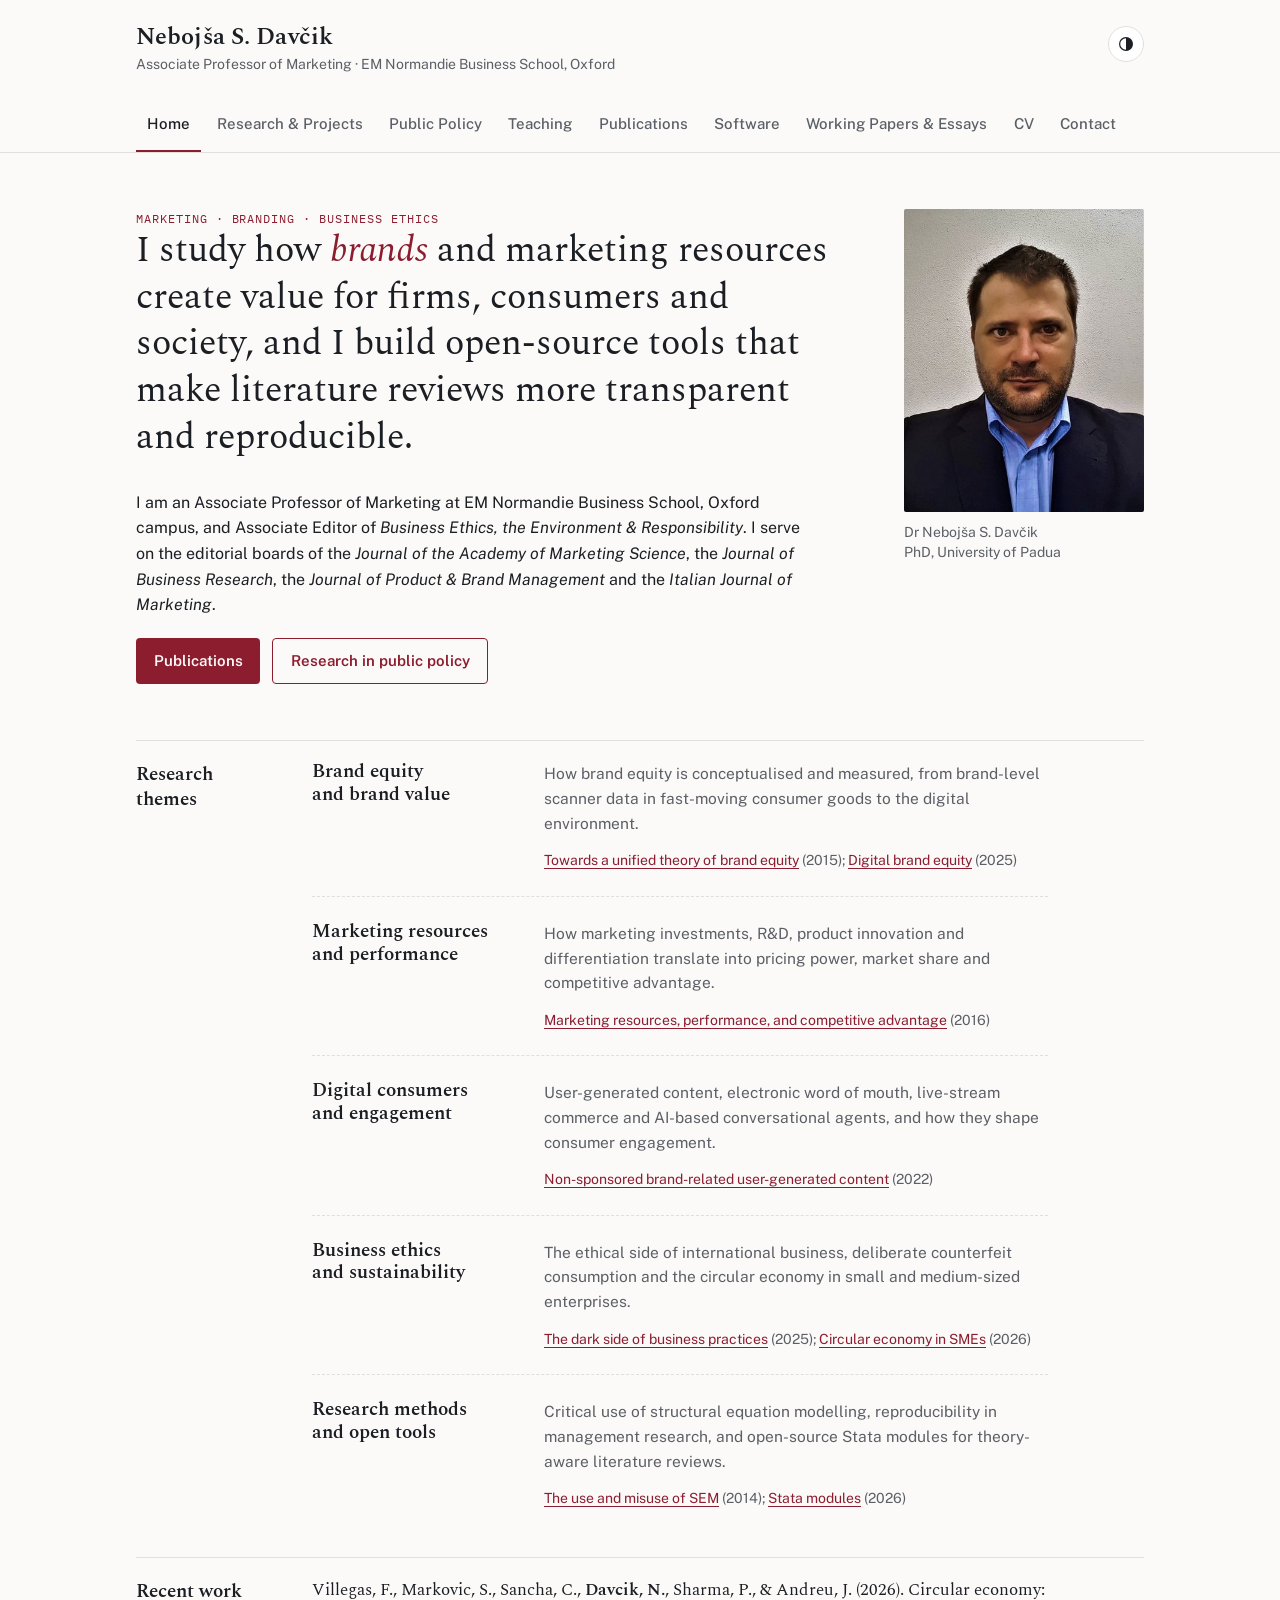
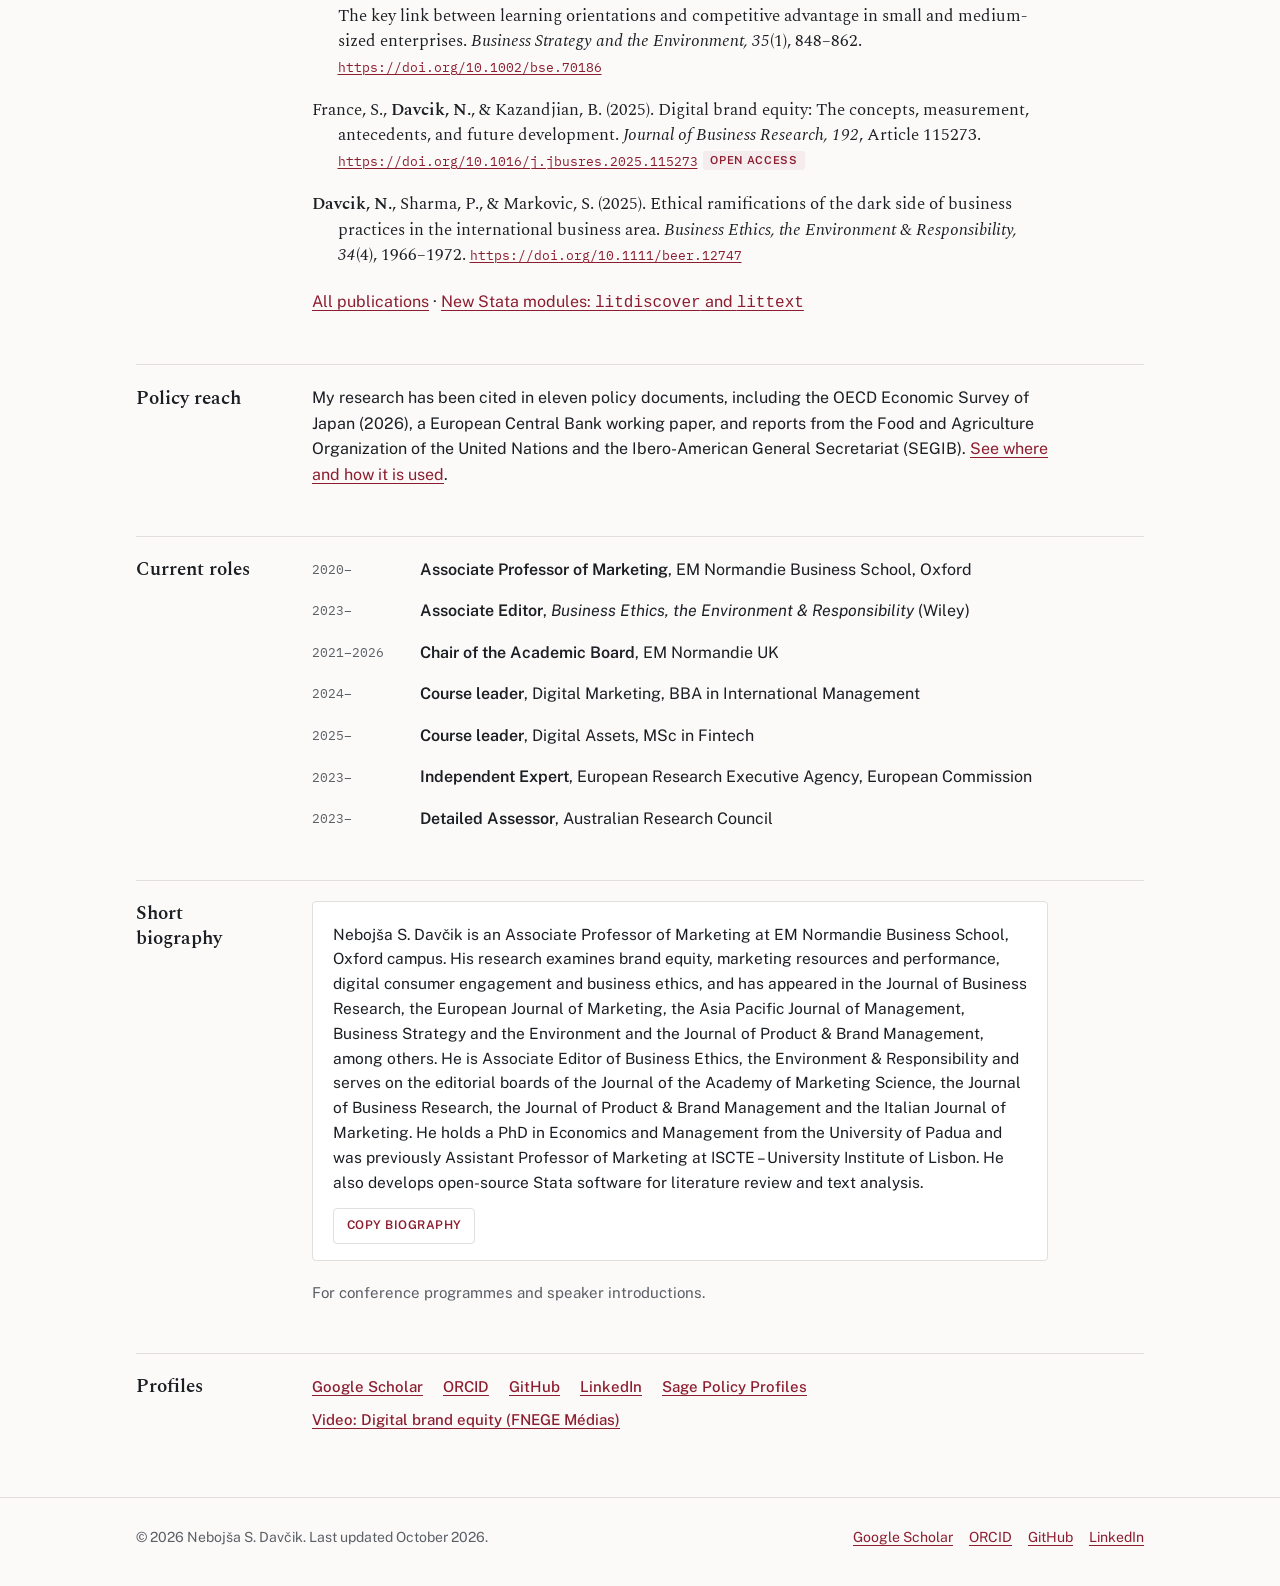
==== commit 4b7f02b4: "Correct biography and introduction text formatting" ====
--- a/index.html
+++ b/index.html
@@ -85,6 +85,7 @@
         <li><a href="teaching.html">Teaching</a></li>
         <li><a href="publications.html">Publications</a></li>
         <li><a href="software.html">Software</a></li>
+        <li><a href="working-papers.html">Working Papers &amp; Essays</a></li>
         <li><a href="cv.html">CV</a></li>
         <li><a href="contact.html">Contact</a></li>
         </ul>
@@ -98,7 +99,7 @@
           <p class="eyebrow">Marketing · Branding · Business ethics</p>
           <h1 id="intro-title" class="statement">I study how <em>brands</em> and marketing resources create value for firms, consumers and society, and I build open-source tools that make literature reviews more transparent and reproducible.</h1>
           <div class="meta">
-            <p>I am Associate Professor of Marketing at EM Normandie Business School, Oxford campus, and Associate Editor of <cite>Business Ethics, the Environment &amp; Responsibility</cite>. I serve on the editorial boards of the <cite>Journal of the Academy of Marketing Science</cite>, the <cite>Journal of Business Research</cite>, the <cite>Journal of Product &amp; Brand Management</cite> and the <cite>Italian Journal of Marketing</cite>.</p>
+            <p>I am an Associate Professor of Marketing at EM Normandie Business School, Oxford campus, and Associate Editor of <cite>Business Ethics, the Environment &amp; Responsibility</cite>. I serve on the editorial boards of the <cite>Journal of the Academy of Marketing Science</cite>, the <cite>Journal of Business Research</cite>, the <cite>Journal of Product &amp; Brand Management</cite> and the <cite>Italian Journal of Marketing</cite>.</p>
             <div class="actions">
               <a class="button" href="publications.html">Publications</a>
               <a class="button ghost" href="policy.html">Research in public policy</a>
@@ -158,7 +159,7 @@
           <h2>Short biography</h2>
           <div class="content">
             <div class="bio-box" id="bio">
-              <p id="bio-text">Nebojša S. Davčik is Associate Professor of Marketing at EM Normandie Business School, Oxford campus. His research examines brand equity, marketing resources and performance, digital consumer engagement and business ethics, and has appeared in the Journal of Business Research, the European Journal of Marketing, the Asia Pacific Journal of Management, Business Strategy and the Environment and the Journal of Product &amp; Brand Management, among others. He is Associate Editor of Business Ethics, the Environment &amp; Responsibility and serves on the editorial boards of the Journal of the Academy of Marketing Science, the Journal of Business Research, the Journal of Product &amp; Brand Management and the Italian Journal of Marketing. He holds a PhD in Economics and Management from the University of Padua and was previously Assistant Professor of Marketing at ISCTE – University Institute of Lisbon. He also develops open-source Stata software for literature review and text analysis.</p>
+              <p id="bio-text">Nebojša S. Davčik is an Associate Professor of Marketing at EM Normandie Business School, Oxford campus. His research examines brand equity, marketing resources and performance, digital consumer engagement and business ethics, and has appeared in the Journal of Business Research, the European Journal of Marketing, the Asia Pacific Journal of Management, Business Strategy and the Environment and the Journal of Product &amp; Brand Management, among others. He is Associate Editor of Business Ethics, the Environment &amp; Responsibility and serves on the editorial boards of the Journal of the Academy of Marketing Science, the Journal of Business Research, the Journal of Product &amp; Brand Management and the Italian Journal of Marketing. He holds a PhD in Economics and Management from the University of Padua and was previously Assistant Professor of Marketing at ISCTE – University Institute of Lisbon. He also develops open-source Stata software for literature review and text analysis.</p>
               <button type="button" class="copy" data-copy="#bio-text">Copy biography</button>
             </div>
             <p class="note">For conference programmes and speaker introductions.</p>
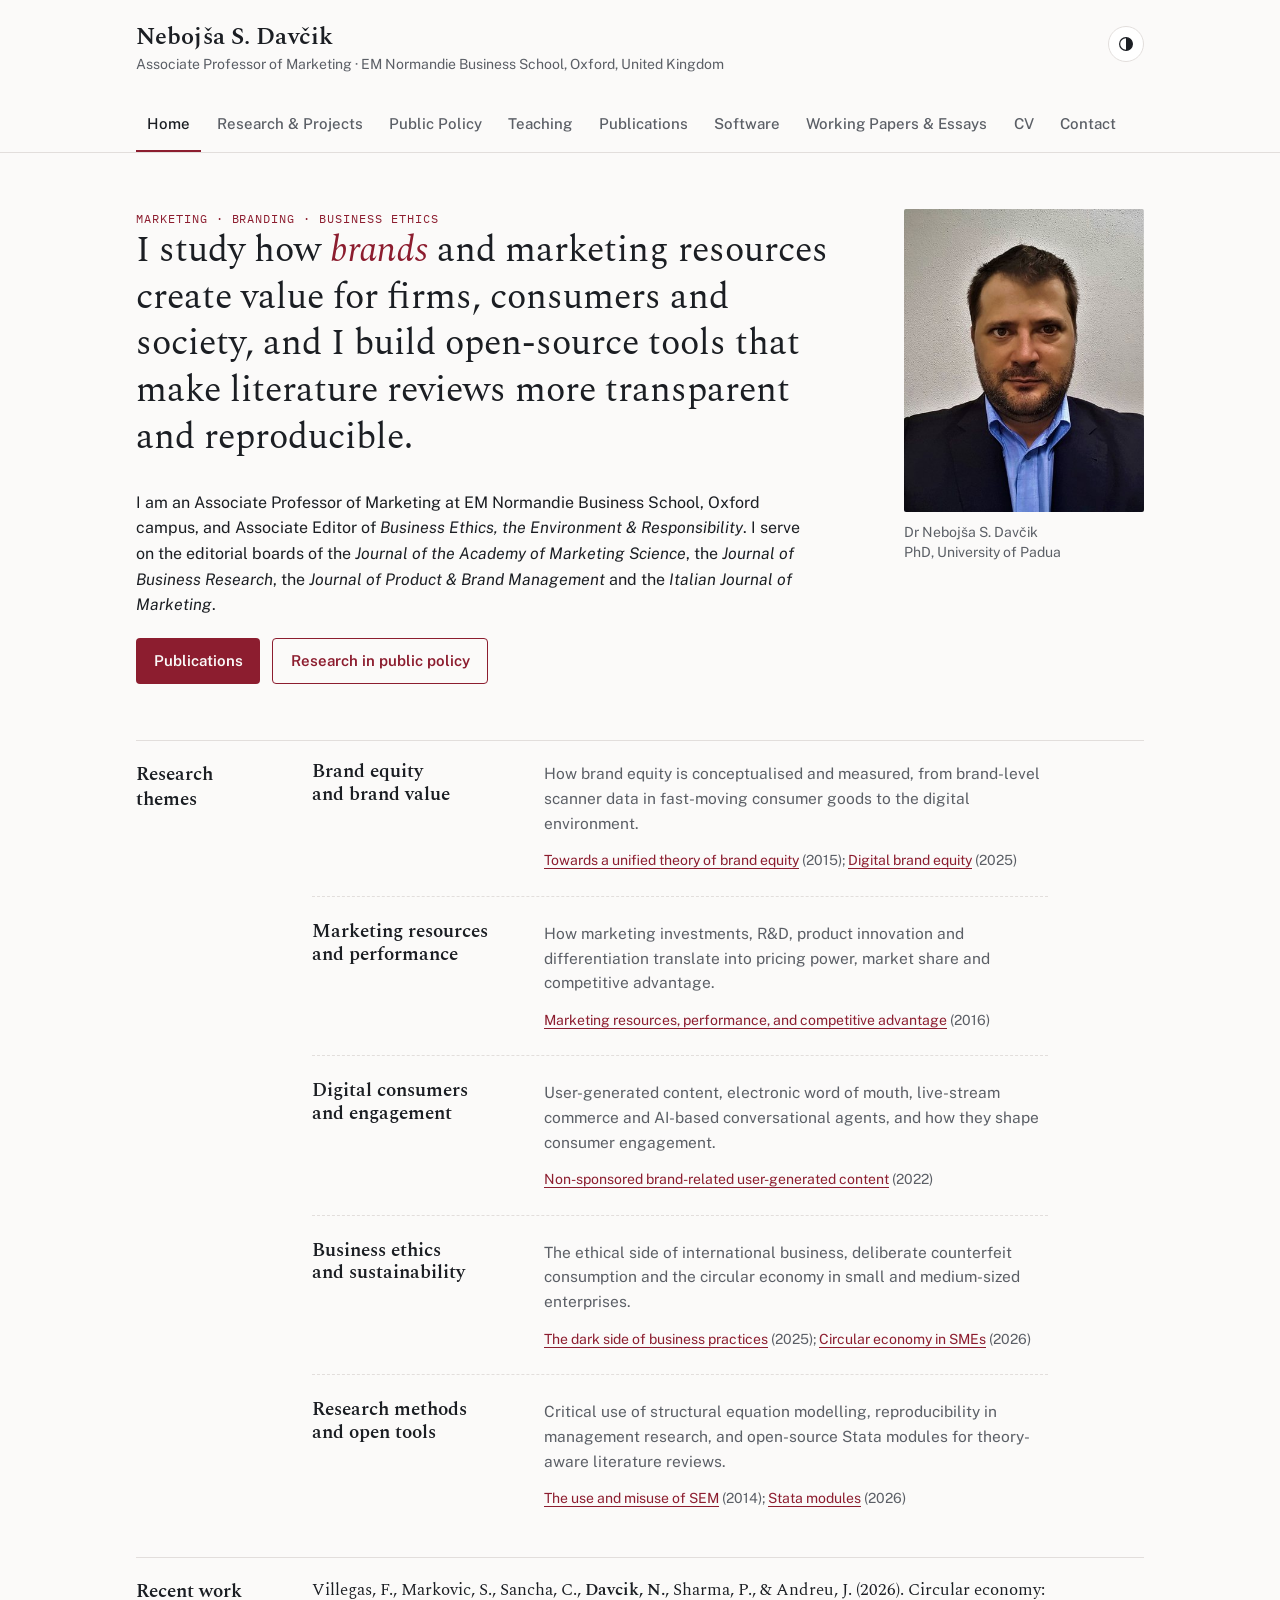
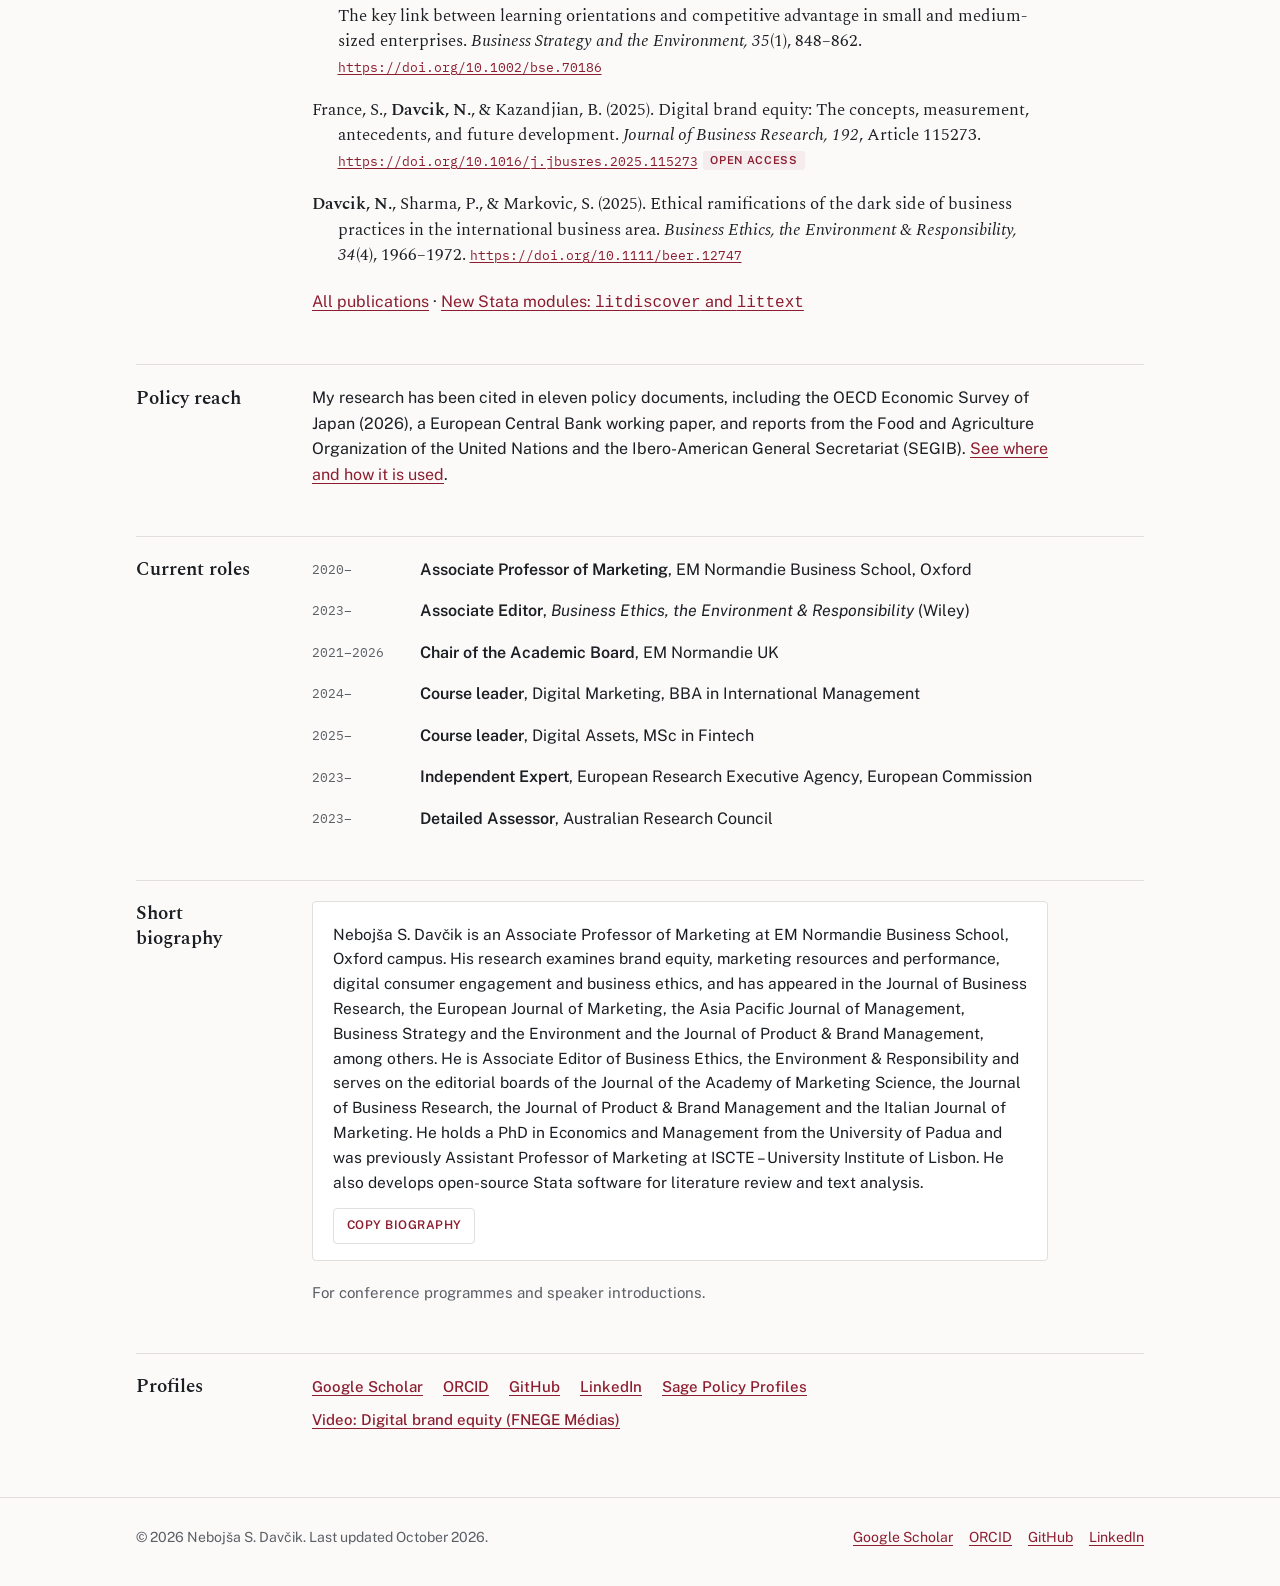
==== commit d337f30a: "Update brand role description with location" ====
--- a/index.html
+++ b/index.html
@@ -73,7 +73,7 @@
       <div class="topline">
         <a class="brand" href="index.html">
           <span class="brand-name">Nebojša S. Davčik</span>
-          <span class="brand-role">Associate Professor of Marketing · EM Normandie Business School, Oxford</span>
+          <span class="brand-role">Associate Professor of Marketing · EM Normandie Business School, Oxford, United Kingdom</span>
         </a>
         <button type="button" class="theme-toggle" id="theme-toggle" aria-label="Switch between light and dark appearance" title="Light or dark appearance"><svg viewBox="0 0 24 24" width="18" height="18" aria-hidden="true"><circle cx="12" cy="12" r="8.5" fill="none" stroke="currentColor" stroke-width="1.6"/><path d="M12 3.5a8.5 8.5 0 0 1 0 17z" fill="currentColor"/></svg></button>
       </div>
--- a/assets/style.css
+++ b/assets/style.css
@@ -242,3 +242,13 @@
 .pdoc-meta .kind { font-size: 0.6875rem; font-weight: 600; letter-spacing: 0.06em; text-transform: uppercase; }
 .pdoc-cites { font-size: 0.9375rem; margin-top: 0.15rem; }
 .note { color: var(--muted); font-size: 0.9375rem; }
+/* Working papers */
+.wp { display: grid; gap: 0.9rem; }
+.wp-meta { display: flex; flex-wrap: wrap; align-items: center; gap: 0.4rem 0.9rem; font-family: var(--mono); font-size: 0.8125rem; color: var(--muted); }
+.wp-title { font-size: var(--step-2); line-height: 1.25; }
+.wp-title a { color: var(--ink); text-decoration-color: var(--rule); }
+.wp-title a:hover { color: var(--accent); text-decoration-color: currentColor; }
+.wp-authors { color: var(--muted); font-size: 0.9375rem; }
+.wp > p:not([class]) { max-width: var(--measure); }
+.wp-kv { font-size: 0.9375rem; }
+.wp .bio-box p { font-family: var(--display); font-size: 1rem; }
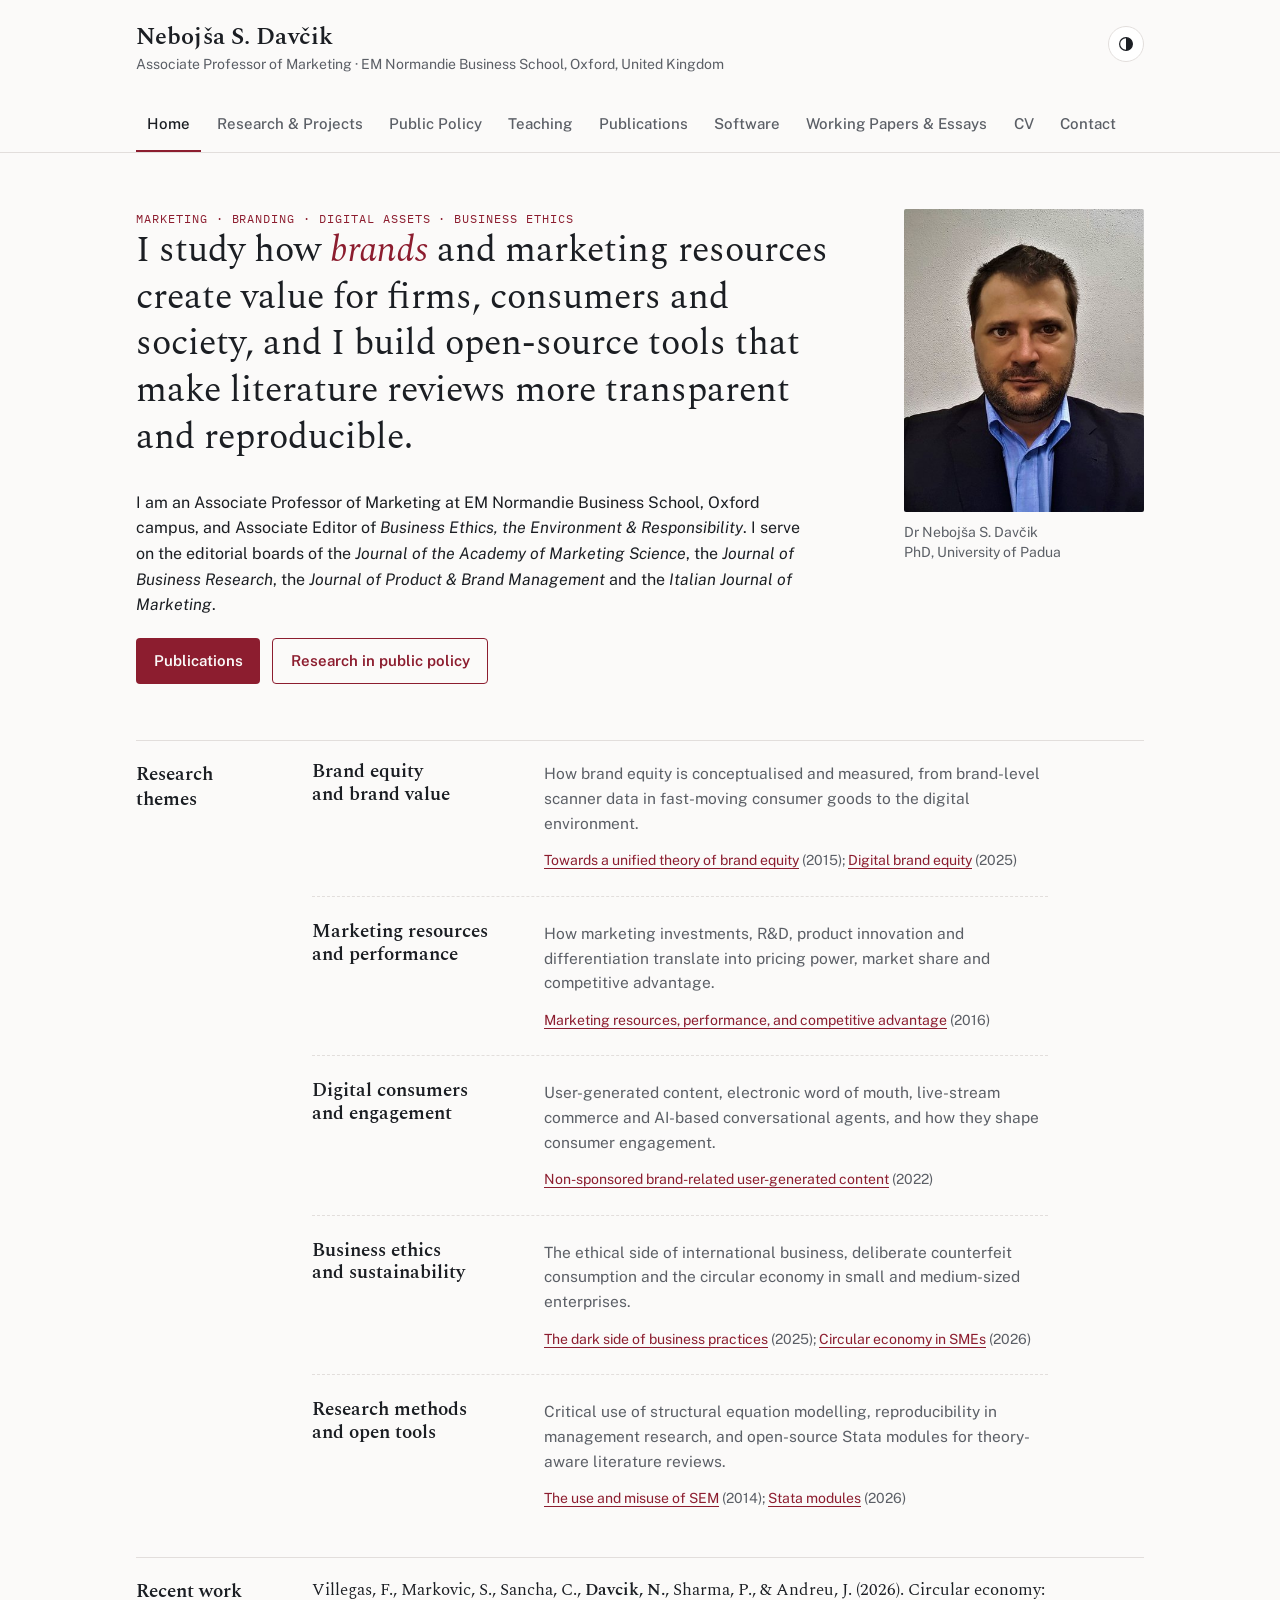
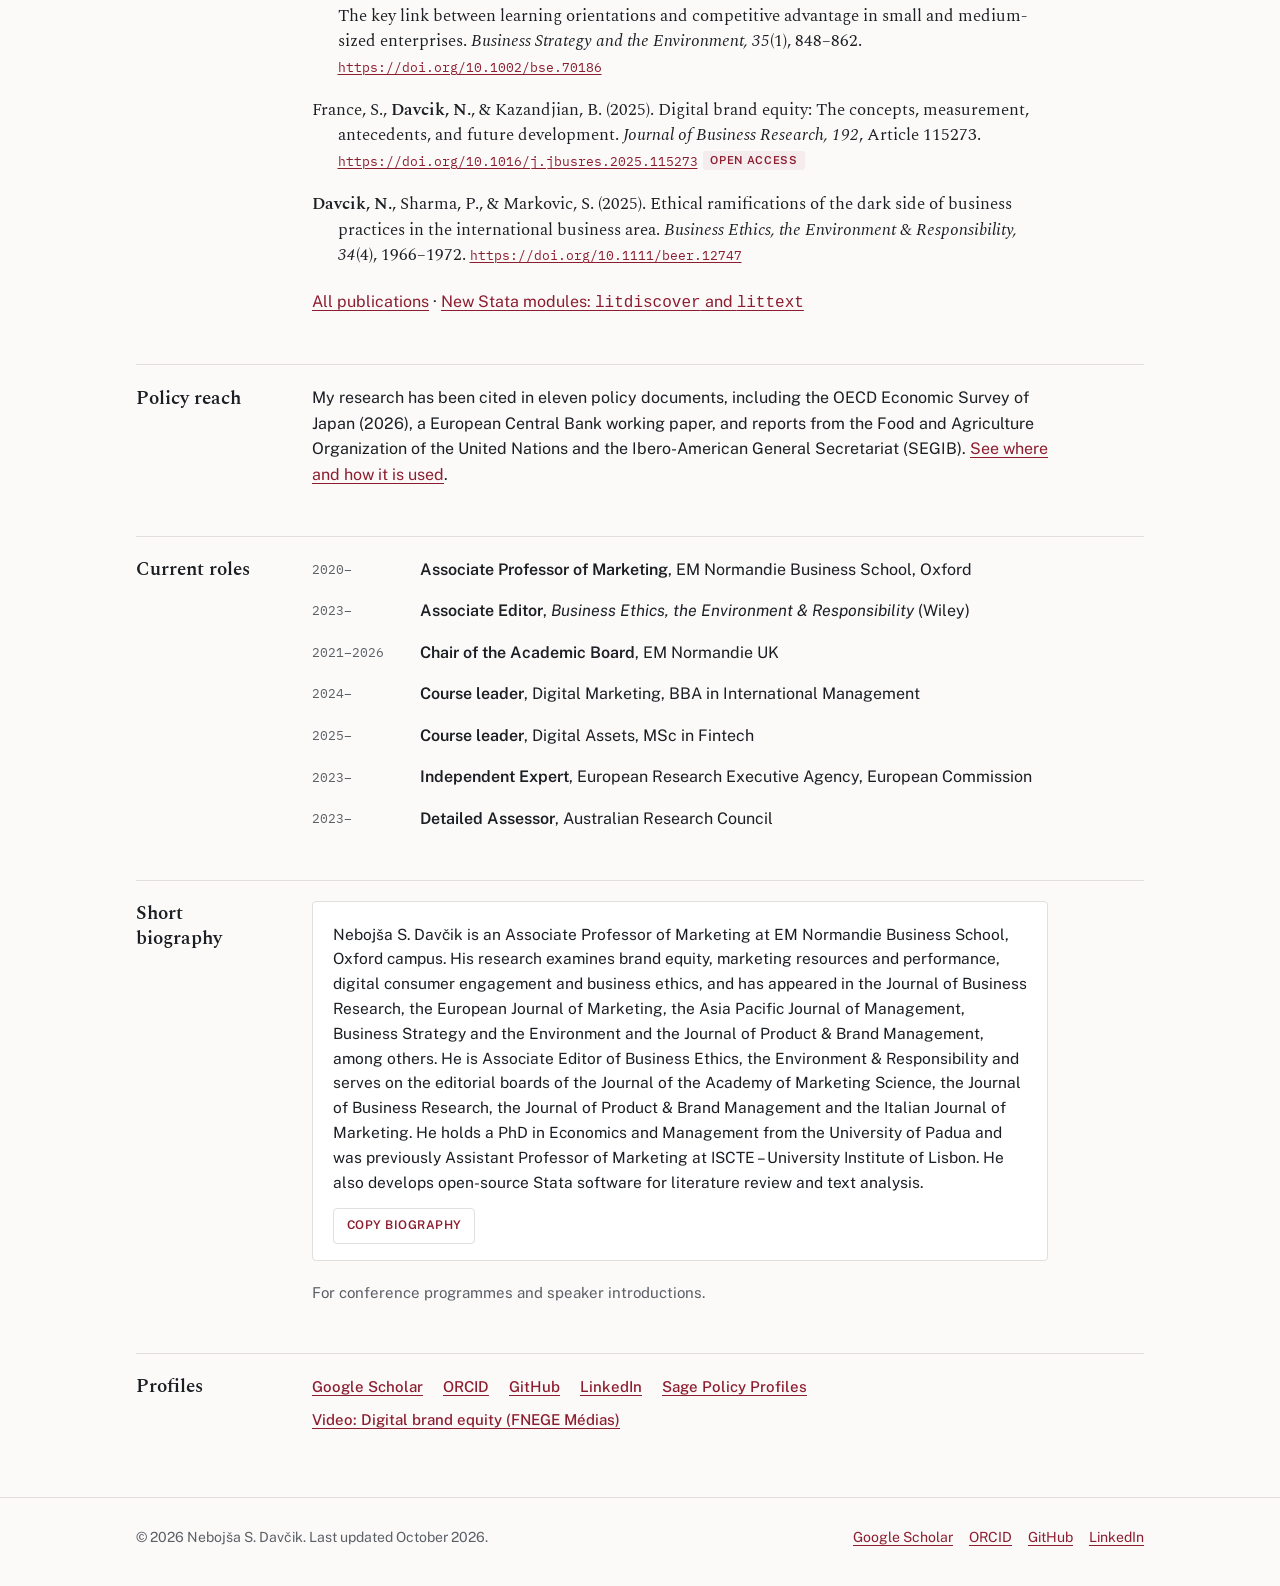
==== commit c91f8a8b: "Update eyebrow text to include 'Digital assets'" ====
--- a/index.html
+++ b/index.html
@@ -4,12 +4,12 @@
   <meta charset="utf-8">
   <meta name="viewport" content="width=device-width, initial-scale=1, viewport-fit=cover">
   <title>Nebojša S. Davčik</title>
-  <meta name="description" content="Nebojša S. Davčik is Associate Professor of Marketing at EM Normandie Business School, Oxford, researching brand equity, digital marketing and business ethics.">
+  <meta name="description" content="Nebojša S. Davčik is Associate Professor of Marketing at EM Normandie Business School, Oxford, researching brand equity, digital marketing, digital assets, and business ethics.">
   <meta name="author" content="Nebojša S. Davčik">
   <link rel="canonical" href="https://davcik.github.io/">
   <meta property="og:type" content="profile">
   <meta property="og:title" content="Nebojša S. Davčik">
-  <meta property="og:description" content="Nebojša S. Davčik is Associate Professor of Marketing at EM Normandie Business School, Oxford, researching brand equity, digital marketing and business ethics.">
+  <meta property="og:description" content="Nebojša S. Davčik is Associate Professor of Marketing at EM Normandie Business School, Oxford, researching brand equity, digital marketing, digital assets, and business ethics.">
   <meta property="og:url" content="https://davcik.github.io/">
   <meta property="og:image" content="https://davcik.github.io/assets/img/davcik-og.jpg">
   <meta name="twitter:card" content="summary">
@@ -59,6 +59,7 @@
     "Brand equity",
     "Branding",
     "Digital marketing",
+    "Digital assets",
     "Business ethics",
     "Marketing strategy",
     "Structural equation modelling"
@@ -96,7 +97,7 @@
     <div class="wrap">
       <section class="intro" aria-labelledby="intro-title">
         <div>
-          <p class="eyebrow">Marketing · Branding · Business ethics</p>
+          <p class="eyebrow">Marketing · Branding · Digital assets · Business ethics</p>
           <h1 id="intro-title" class="statement">I study how <em>brands</em> and marketing resources create value for firms, consumers and society, and I build open-source tools that make literature reviews more transparent and reproducible.</h1>
           <div class="meta">
             <p>I am an Associate Professor of Marketing at EM Normandie Business School, Oxford campus, and Associate Editor of <cite>Business Ethics, the Environment &amp; Responsibility</cite>. I serve on the editorial boards of the <cite>Journal of the Academy of Marketing Science</cite>, the <cite>Journal of Business Research</cite>, the <cite>Journal of Product &amp; Brand Management</cite> and the <cite>Italian Journal of Marketing</cite>.</p>
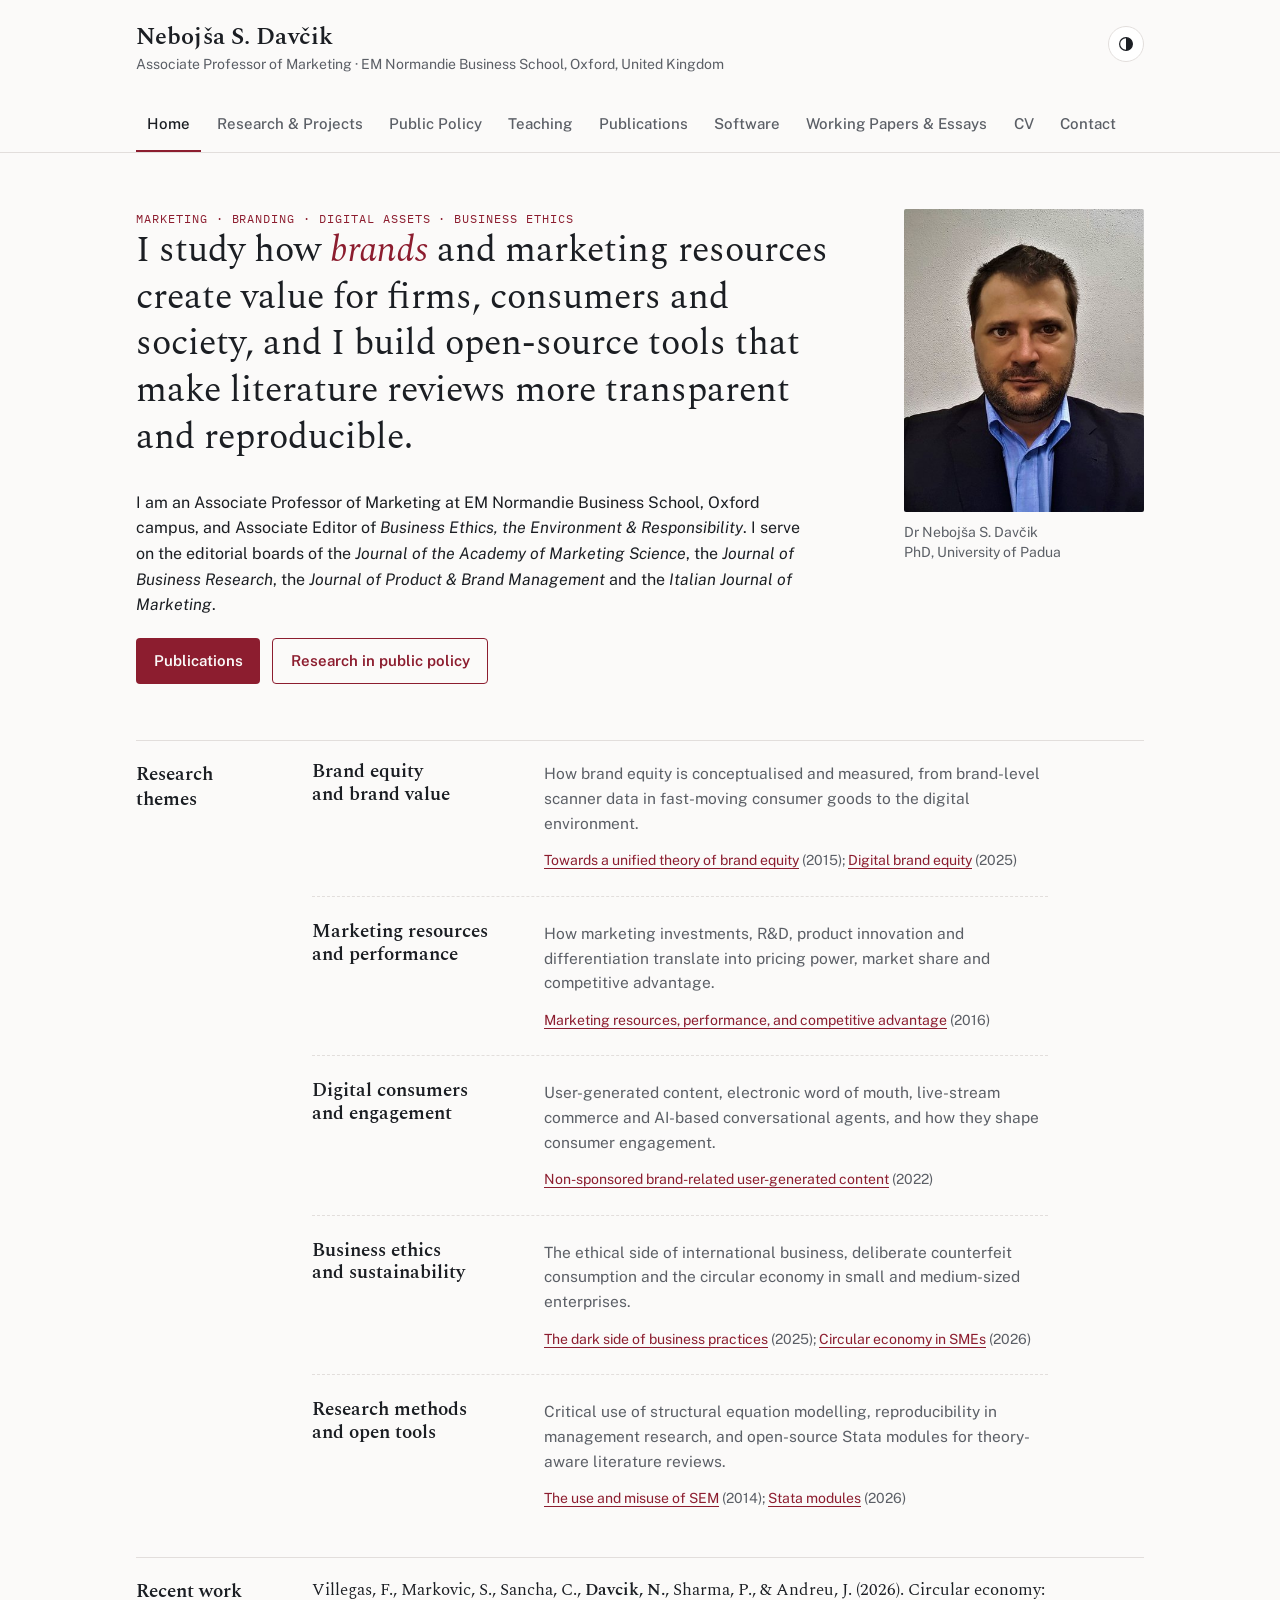
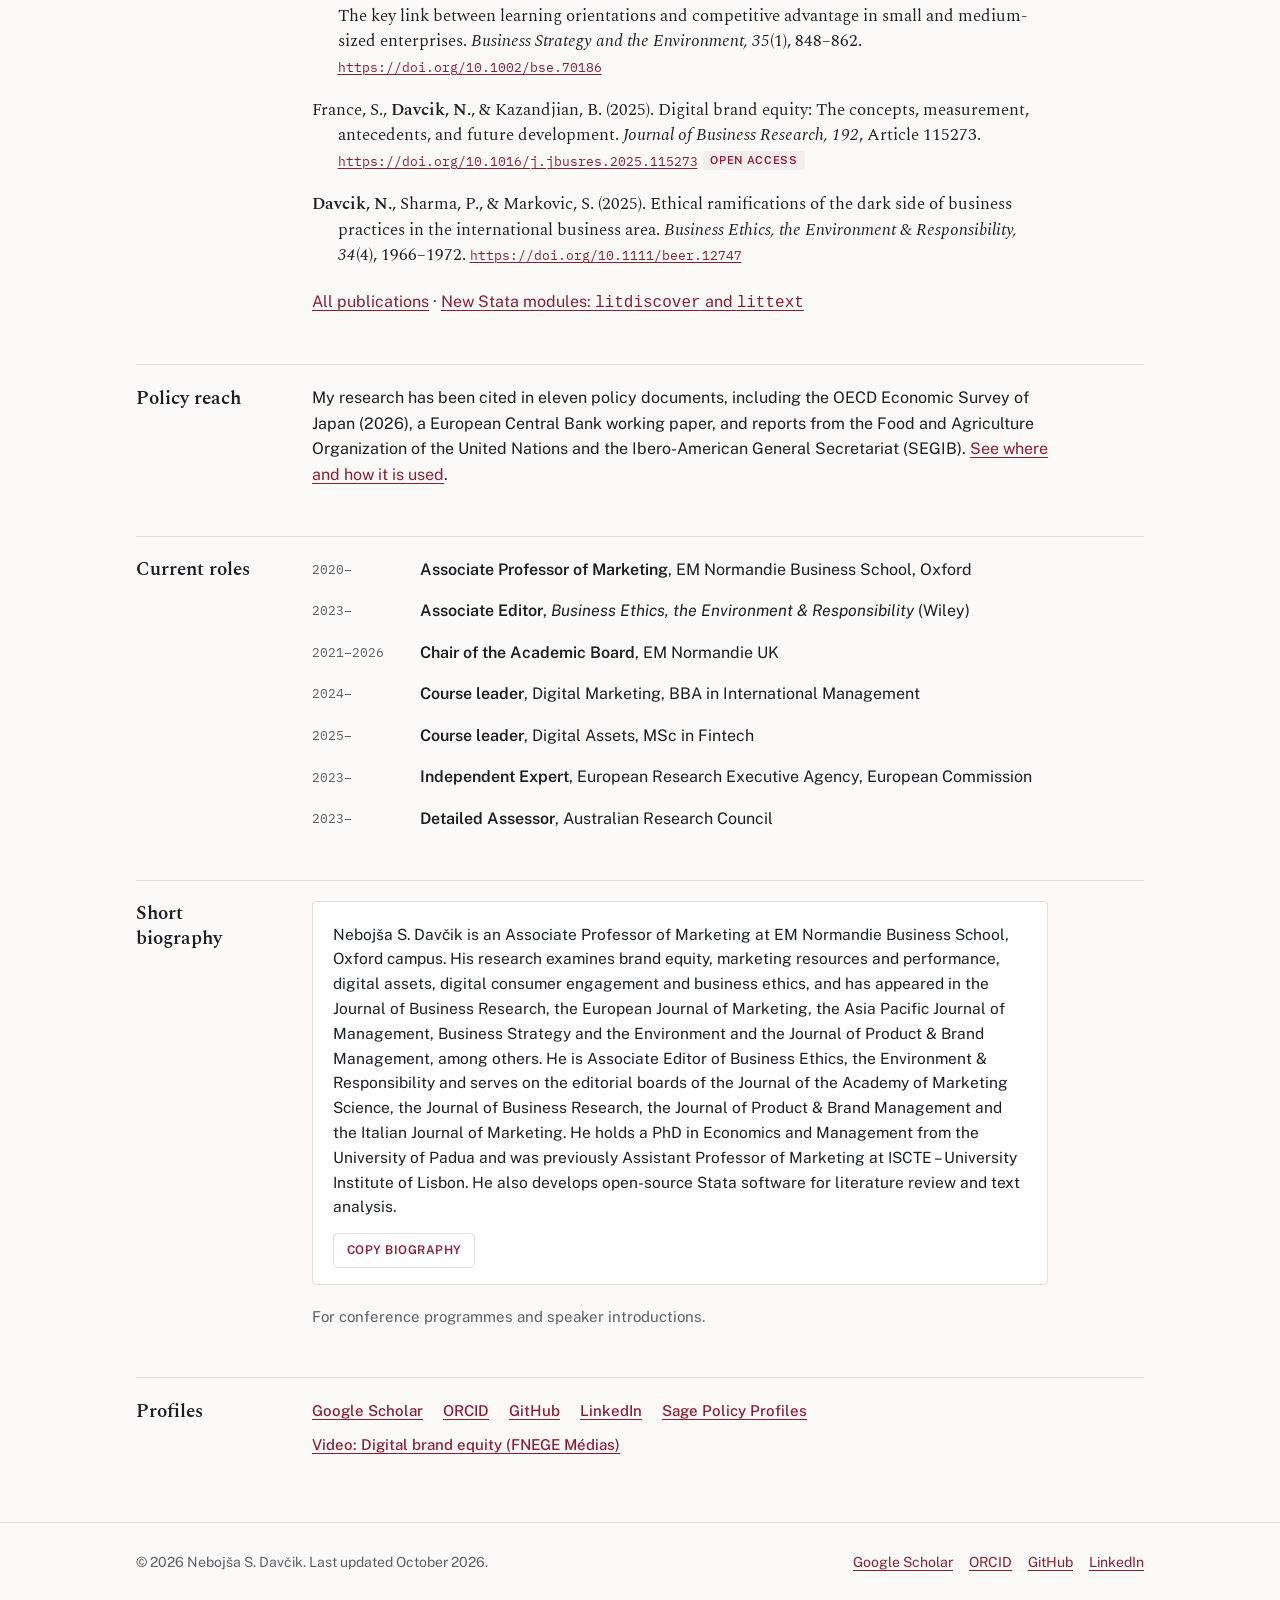
==== commit 88529771: "Revise biography section in index.html Updated biography text to include 'digital assets' and refine" ====
--- a/index.html
+++ b/index.html
@@ -160,7 +160,7 @@
           <h2>Short biography</h2>
           <div class="content">
             <div class="bio-box" id="bio">
-              <p id="bio-text">Nebojša S. Davčik is an Associate Professor of Marketing at EM Normandie Business School, Oxford campus. His research examines brand equity, marketing resources and performance, digital consumer engagement and business ethics, and has appeared in the Journal of Business Research, the European Journal of Marketing, the Asia Pacific Journal of Management, Business Strategy and the Environment and the Journal of Product &amp; Brand Management, among others. He is Associate Editor of Business Ethics, the Environment &amp; Responsibility and serves on the editorial boards of the Journal of the Academy of Marketing Science, the Journal of Business Research, the Journal of Product &amp; Brand Management and the Italian Journal of Marketing. He holds a PhD in Economics and Management from the University of Padua and was previously Assistant Professor of Marketing at ISCTE – University Institute of Lisbon. He also develops open-source Stata software for literature review and text analysis.</p>
+              <p id="bio-text">Nebojša S. Davčik is an Associate Professor of Marketing at EM Normandie Business School, Oxford campus. His research examines brand equity, marketing resources and performance, digital assets, digital consumer engagement and business ethics, and has appeared in the Journal of Business Research, the European Journal of Marketing, the Asia Pacific Journal of Management, Business Strategy and the Environment and the Journal of Product &amp; Brand Management, among others. He is Associate Editor of Business Ethics, the Environment &amp; Responsibility and serves on the editorial boards of the Journal of the Academy of Marketing Science, the Journal of Business Research, the Journal of Product &amp; Brand Management and the Italian Journal of Marketing. He holds a PhD in Economics and Management from the University of Padua and was previously Assistant Professor of Marketing at ISCTE – University Institute of Lisbon. He also develops open-source Stata software for literature review and text analysis.</p>
               <button type="button" class="copy" data-copy="#bio-text">Copy biography</button>
             </div>
             <p class="note">For conference programmes and speaker introductions.</p>
